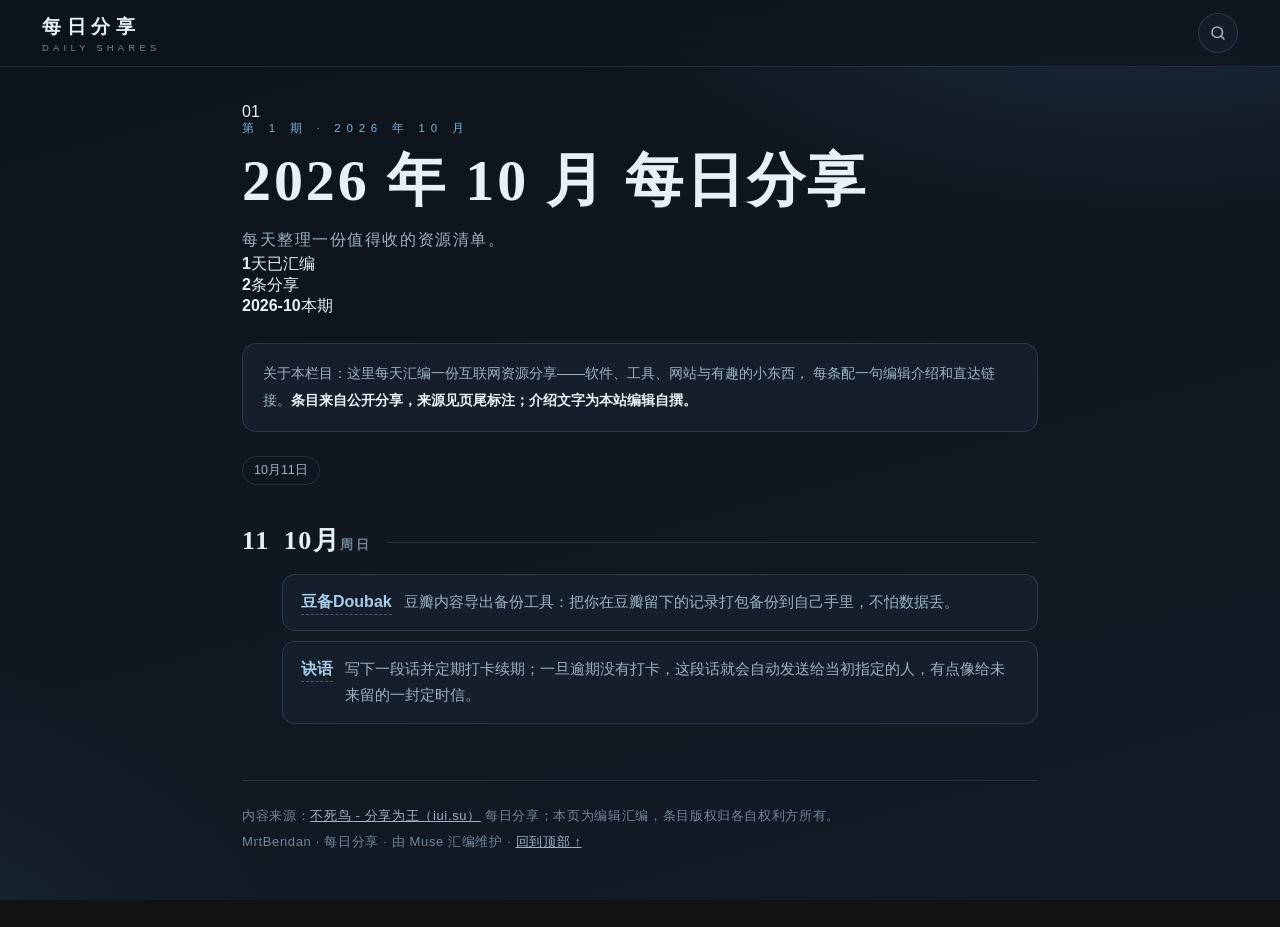
==== 2026-10.html @ 3699d838 "site: update 2026-10.html" ====
<!DOCTYPE html>
<html lang="zh-CN">
<head>
<meta charset="utf-8">
<meta name="viewport" content="width=device-width, initial-scale=1">
<title>2026 年 10 月 每日分享 · MrtBendan · 每日分享</title>
<link rel="stylesheet" href="/style.css">
<script>document.documentElement.classList.add("js")</script>
</head>
<body>
<header class="topbar">
  <a class="brand" href="/"><span class="brand-txt">每日分享<small>DAILY SHARES</small></span></a>
  
  <div class="searchbox" id="searchbox">
    <button class="search-btn" id="searchBtn" aria-label="搜索">
      <svg class="ic-search" viewBox="0 0 24 24" fill="none" stroke="currentColor" stroke-width="2.2" stroke-linecap="round"><circle cx="11" cy="11" r="7"/><path d="M20 20l-3.8-3.8"/></svg>
      <svg class="ic-close" viewBox="0 0 24 24" fill="none" stroke="currentColor" stroke-width="2.2" stroke-linecap="round"><path d="M6 6l12 12M18 6L6 18"/></svg>
    </button>
    <input id="searchInput" type="text" placeholder="搜索资源名或关键词…" autocomplete="off">
    <button class="search-clear" id="searchClear" aria-label="清空">×</button>
  </div>
  <div class="search-panel" id="searchPanel">
    <p class="search-meta" id="searchMeta"></p>
    <ul class="search-results" id="searchResults"></ul>
    <p class="search-empty" id="searchEmpty" style="display:none"></p>
  </div>

</header>
<main class="wrap">
  <section class="issue-head"><div class="ghost">01</div>
  <p class="kicker">第 1 期 · 2026 年 10 月</p>
  <h1 class="title">2026 年 10 月 每日分享</h1>
  <p class="sub">每天整理一份值得收的资源清单。</p>
  <div class="metastrip"><div class="m"><b>1</b><span>天已汇编</span></div><div class="m"><b>2</b><span>条分享</span></div><div class="m"><b>2026-10</b><span>本期</span></div></div>
  <div class="about">关于本栏目：这里每天汇编一份互联网资源分享——软件、工具、网站与有趣的小东西，
  每条配一句编辑介绍和直达链接。<b>条目来自公开分享，来源见页尾标注；介绍文字为本站编辑自撰。</b></div>
  </section>
  <nav class="dayindex"><a href="#d20261011">10月11日</a></nav>
  <section class="day reveal" id="d20261011"><h2><span class="dnum">11</span><span class="dmeta"><span class="dm">10月</span><span class="dow">周日</span></span></h2><ul class="items"><li><a class="name" href="https://doubak.com/" target="_blank" rel="noopener">豆备Doubak</a><span class="desc">豆瓣内容导出备份工具：把你在豆瓣留下的记录打包备份到自己手里，不怕数据丢。</span></li>
<li><a class="name" href="https://www.jueyu.xyz/" target="_blank" rel="noopener">诀语</a><span class="desc">写下一段话并定期打卡续期；一旦逾期没有打卡，这段话就会自动发送给当初指定的人，有点像给未来留的一封定时信。</span></li></ul></section>
  <footer>
    <p>内容来源：<a href="https://iui.su/214/" target="_blank" rel="noopener">不死鸟 - 分享为王（iui.su）</a> 每日分享；本页为编辑汇编，条目版权归各自权利方所有。</p>
    <p>MrtBendan · 每日分享 · 由 Muse 汇编维护 · <a class="top-link" href="#">回到顶部 ↑</a></p>
  </footer>
</main>
<script src="/search.js" defer></script>
<script src="/ui.js" defer></script>
</body>
</html>
---- style.css ----
:root{
  color-scheme:dark;
  --bg:#0d131b; --bg2:#121b26; --panel:rgba(24,34,48,.72); --line:rgba(160,190,220,.16);
  --ink:#e8eff6; --ink2:#9db2c4; --ink3:#71869a; --accent:#7fb2d9; --accent2:#a8cbe8;
  --tag:#233246; --ad:#4a3a26;
}
*{margin:0;box-sizing:border-box}
html{scroll-behavior:smooth}
body{
  font-family:"Noto Sans CJK SC","PingFang SC",sans-serif; color:var(--ink); min-height:100vh;
  background:
    radial-gradient(1000px 520px at 88% -10%, rgba(94,164,219,.20), transparent 60%),
    radial-gradient(800px 600px at -12% 108%, rgba(94,164,219,.10), transparent 55%),
    linear-gradient(165deg, var(--bg) 0%, var(--bg2) 100%);
  background-attachment:fixed;
}
a{color:inherit}
.topbar{
  position:sticky; top:0; z-index:50; display:flex; align-items:center; justify-content:space-between;
  padding:13px clamp(16px,4vw,42px); backdrop-filter:blur(12px); -webkit-backdrop-filter:blur(12px);
  background:linear-gradient(180deg, rgba(13,19,27,.88), rgba(13,19,27,.66)); border-bottom:1px solid var(--line);
}
.brand{font-family:"Noto Serif CJK SC","Songti SC",serif; font-weight:700; font-size:19px; letter-spacing:.3em; text-decoration:none}
.brand small{display:block; font-family:"Noto Sans CJK SC",sans-serif; font-weight:400; font-size:9.5px; letter-spacing:.44em; color:var(--ink3); margin-top:2px}
.topnav{display:flex; gap:8px}
.topnav a{font-size:13.5px; padding:7px 14px; border-radius:999px; border:1px solid var(--line); text-decoration:none; color:var(--ink2); transition:all .25s}
.topnav a:hover{color:var(--ink); border-color:var(--accent); transform:translateY(-1px)}
.wrap{max-width:860px; margin:0 auto; padding:clamp(22px,4vh,44px) clamp(16px,4vw,32px) 72px}
.kicker{font-size:11.5px; letter-spacing:.5em; color:var(--accent); text-transform:uppercase}
h1.title{
  font-family:"Noto Serif CJK SC","Songti SC",serif; font-size:clamp(38px,7vw,58px); line-height:1.15;
  letter-spacing:.05em; margin:12px 0 10px; font-weight:900;
}
.sub{color:var(--ink2); font-size:15.5px; letter-spacing:.1em; line-height:1.9}
.about{
  margin:26px 0 8px; padding:16px 20px; border:1px solid var(--line); border-radius:14px;
  background:var(--panel); color:var(--ink2); font-size:14px; line-height:1.95;
}
.about b{color:var(--ink)}
.issue-list{display:grid; gap:14px; margin-top:30px}
.issue-card{
  display:flex; align-items:center; gap:18px; padding:20px 22px; border:1px solid var(--line); border-radius:16px;
  background:var(--panel); text-decoration:none; transition:transform .25s, border-color .25s;
}
.issue-card:hover{transform:translateY(-2px); border-color:var(--accent)}
.issue-no{
  flex:none; font-family:"Noto Serif CJK SC",serif; font-size:14px; color:var(--accent);
  border:1px solid var(--accent); border-radius:10px; padding:8px 10px; letter-spacing:.12em; text-align:center; line-height:1.5;
}
.issue-card h2{font-family:"Noto Serif CJK SC",serif; font-size:21px; letter-spacing:.04em}
.issue-card p{color:var(--ink3); font-size:13px; margin-top:4px; letter-spacing:.06em}
.issue-card .go{margin-left:auto; color:var(--accent); font-size:20px; flex:none}
.dayindex{display:flex; flex-wrap:wrap; gap:7px; margin:24px 0 4px}
.dayindex a{
  font-size:12.5px; padding:5px 11px; border-radius:999px; border:1px solid var(--line);
  color:var(--ink2); text-decoration:none; transition:all .2s;
}
.dayindex a:hover{border-color:var(--accent); color:var(--ink)}
.day{margin-top:38px; scroll-margin-top:84px}
.day h2{
  font-family:"Noto Serif CJK SC",serif; font-size:26px; letter-spacing:.06em;
  display:flex; align-items:baseline; gap:14px;
}
.day h2 .dow{font-family:"Noto Sans CJK SC",sans-serif; font-size:13px; color:var(--ink3); letter-spacing:.2em}
.day h2::after{content:""; flex:1; height:1px; background:var(--line); transform:translateY(-6px)}
.items{list-style:none; margin-top:16px; display:grid; gap:10px}
.items li{
  display:flex; gap:12px; align-items:baseline; padding:14px 18px; border:1px solid var(--line);
  border-radius:13px; background:var(--panel); transition:border-color .2s, transform .2s;
}
.items li:hover{border-color:rgba(127,178,217,.5); transform:translateX(3px)}
.items a.name{
  flex:none; font-weight:700; font-size:16px; color:var(--accent2); text-decoration:none;
  border-bottom:1px dashed rgba(127,178,217,.4); padding-bottom:1px;
}
.items a.name:hover{color:#fff}
.items .desc{color:var(--ink2); font-size:14.5px; line-height:1.85}
.items .tag{
  flex:none; font-size:11px; letter-spacing:.14em; padding:3px 9px; border-radius:99px;
  background:var(--tag); color:var(--ink2); transform:translateY(-1px);
}
.items .tag.ad{background:var(--ad); color:#e8c98a}
footer{margin-top:56px; padding-top:22px; border-top:1px solid var(--line); color:var(--ink3); font-size:13px; line-height:2; letter-spacing:.05em}
footer a{color:var(--ink2)}
.latest{margin-top:34px}
.latest h3{font-family:"Noto Serif CJK SC",serif; font-size:19px; letter-spacing:.1em; margin-bottom:6px; color:var(--ink)}
@media (max-width:560px){
  .items li{flex-wrap:wrap}
  .issue-card{gap:12px; padding:16px}
}

/* —— 搜索（组件1 搜索框展开 + 组件4 图标变形）—— */
.topbar{transition:box-shadow .3s}
.topright{display:flex; align-items:center; gap:14px}
.topnav{transition:opacity .25s ease, transform .25s ease}
.topbar.searching .topnav{opacity:0; transform:translateX(8px); pointer-events:none; position:absolute; visibility:hidden}
.searchbox{
  position:relative; display:flex; align-items:center; height:40px; width:40px; flex:none;
  border:1px solid var(--line); border-radius:999px; background:rgba(24,34,48,.5); overflow:hidden;
  transition:width .32s cubic-bezier(.22,.8,.28,1), border-color .25s, background .25s;
}
.searchbox.open{width:min(400px,58vw); border-color:var(--accent); background:rgba(24,34,48,.9)}
.search-btn{
  flex:none; width:38px; height:38px; border:0; background:transparent; color:var(--ink2); cursor:pointer;
  display:grid; place-items:center; position:relative;
}
.search-btn svg{position:absolute; width:18px; height:18px; transition:opacity .22s, transform .3s cubic-bezier(.22,.8,.28,1)}
.search-btn .ic-close{opacity:0; transform:rotate(-70deg) scale(.6)}
.searchbox.open .search-btn .ic-search{opacity:0; transform:rotate(70deg) scale(.6)}
.searchbox.open .search-btn .ic-close{opacity:1; transform:rotate(0) scale(1)}
.searchbox input{
  flex:1; min-width:0; border:0; outline:0; background:transparent; color:var(--ink);
  font-size:14.5px; opacity:0; transition:opacity .2s ease .08s; padding-right:4px;
}
.searchbox.open input{opacity:1}
.searchbox input::placeholder{color:var(--ink3)}
.search-clear{
  flex:none; width:28px; height:28px; margin-right:6px; border:0; border-radius:50%; cursor:pointer;
  background:var(--tag); color:var(--ink2); font-size:15px; line-height:1; display:none;
}
.searchbox.has-text .search-clear{display:block}
.search-panel{
  position:absolute; left:0; right:0; top:100%; padding:10px clamp(12px,3vw,32px) 14px;
  background:linear-gradient(180deg, rgba(13,19,27,.96), rgba(15,22,32,.94));
  border-bottom:1px solid var(--line); backdrop-filter:blur(14px); -webkit-backdrop-filter:blur(14px);
  opacity:0; transform:translateY(-6px); pointer-events:none; transition:opacity .22s ease, transform .28s cubic-bezier(.22,.8,.28,1);
  max-height:min(66vh,540px); overflow:auto;
}
.search-panel.show{opacity:1; transform:translateY(0); pointer-events:auto}
.search-meta{max-width:860px; margin:2px auto 8px; color:var(--ink3); font-size:12.5px; letter-spacing:.12em}
.search-results{max-width:860px; margin:0 auto; list-style:none; display:grid; gap:8px}
.search-results a{
  display:flex; gap:12px; align-items:baseline; padding:11px 15px; border:1px solid var(--line);
  border-radius:11px; background:var(--panel); text-decoration:none; transition:border-color .2s, transform .2s;
}
.search-results a:hover{border-color:var(--accent); transform:translateX(3px)}
.search-results .rname{flex:none; font-weight:700; color:var(--accent2); font-size:15px}
.search-results .rname mark{background:rgba(127,178,217,.35); color:#fff; border-radius:3px; padding:0 1px}
.search-results .rdesc{color:var(--ink2); font-size:13.5px; line-height:1.7; overflow:hidden; display:-webkit-box; -webkit-line-clamp:2; -webkit-box-orient:vertical}
.search-results .rdate{flex:none; color:var(--ink3); font-size:12px; letter-spacing:.08em}
.search-empty{max-width:860px; margin:6px auto; color:var(--ink2); font-size:14px; padding:10px 2px}
.day:target{animation:dayflash 1.8s ease-out}
@keyframes dayflash{0%{background:rgba(127,178,217,.14); border-radius:14px}100%{background:transparent}}
@media (max-width:560px){
  .searchbox.open{width:calc(100vw - 120px)}
  .brand small{display:none}
}
@media (prefers-reduced-motion:reduce){
  .searchbox, .search-panel, .search-btn svg, .topnav{transition:none}
  .day:target{animation:none}
  html{scroll-behavior:auto}
}
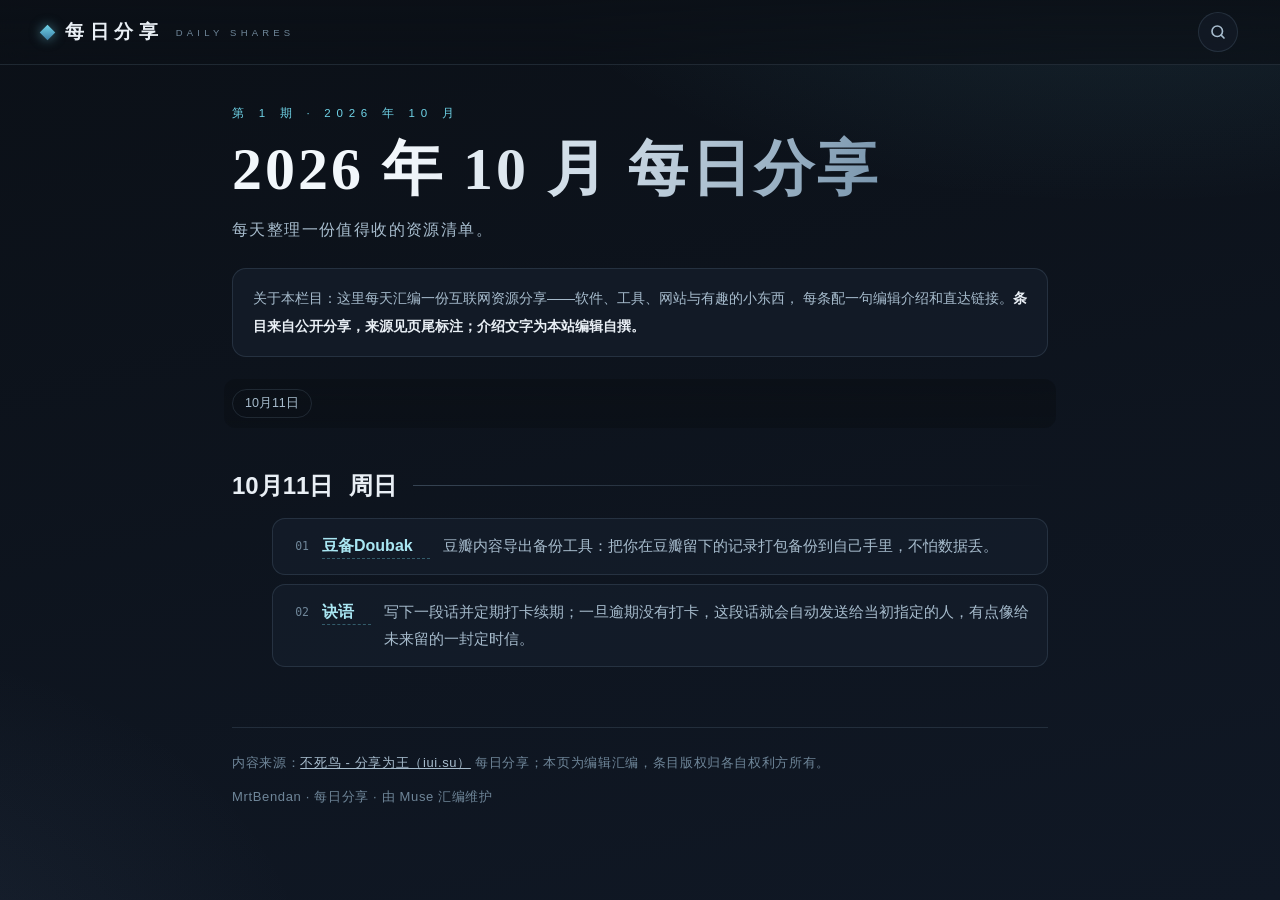
==== commit 881c82ed: "revert: back to v1 design (issue)" ====
--- a/2026-10.html
+++ b/2026-10.html
@@ -5,11 +5,10 @@
 <meta name="viewport" content="width=device-width, initial-scale=1">
 <title>2026 年 10 月 每日分享 · MrtBendan · 每日分享</title>
 <link rel="stylesheet" href="/style.css">
-<script>document.documentElement.classList.add("js")</script>
 </head>
 <body>
 <header class="topbar">
-  <a class="brand" href="/"><span class="brand-txt">每日分享<small>DAILY SHARES</small></span></a>
+  <a class="brand" href="/">每日分享<small>DAILY SHARES</small></a>
   
   <div class="searchbox" id="searchbox">
     <button class="search-btn" id="searchBtn" aria-label="搜索">
@@ -27,23 +26,19 @@
 
 </header>
 <main class="wrap">
-  <section class="issue-head"><div class="ghost">01</div>
   <p class="kicker">第 1 期 · 2026 年 10 月</p>
   <h1 class="title">2026 年 10 月 每日分享</h1>
   <p class="sub">每天整理一份值得收的资源清单。</p>
-  <div class="metastrip"><div class="m"><b>1</b><span>天已汇编</span></div><div class="m"><b>2</b><span>条分享</span></div><div class="m"><b>2026-10</b><span>本期</span></div></div>
   <div class="about">关于本栏目：这里每天汇编一份互联网资源分享——软件、工具、网站与有趣的小东西，
   每条配一句编辑介绍和直达链接。<b>条目来自公开分享，来源见页尾标注；介绍文字为本站编辑自撰。</b></div>
-  </section>
   <nav class="dayindex"><a href="#d20261011">10月11日</a></nav>
-  <section class="day reveal" id="d20261011"><h2><span class="dnum">11</span><span class="dmeta"><span class="dm">10月</span><span class="dow">周日</span></span></h2><ul class="items"><li><a class="name" href="https://doubak.com/" target="_blank" rel="noopener">豆备Doubak</a><span class="desc">豆瓣内容导出备份工具：把你在豆瓣留下的记录打包备份到自己手里，不怕数据丢。</span></li>
+  <section class="day" id="d20261011"><h2>10月11日<span class="dow">周日</span></h2><ul class="items"><li><a class="name" href="https://doubak.com/" target="_blank" rel="noopener">豆备Doubak</a><span class="desc">豆瓣内容导出备份工具：把你在豆瓣留下的记录打包备份到自己手里，不怕数据丢。</span></li>
 <li><a class="name" href="https://www.jueyu.xyz/" target="_blank" rel="noopener">诀语</a><span class="desc">写下一段话并定期打卡续期；一旦逾期没有打卡，这段话就会自动发送给当初指定的人，有点像给未来留的一封定时信。</span></li></ul></section>
   <footer>
     <p>内容来源：<a href="https://iui.su/214/" target="_blank" rel="noopener">不死鸟 - 分享为王（iui.su）</a> 每日分享；本页为编辑汇编，条目版权归各自权利方所有。</p>
-    <p>MrtBendan · 每日分享 · 由 Muse 汇编维护 · <a class="top-link" href="#">回到顶部 ↑</a></p>
+    <p>MrtBendan · 每日分享 · 由 Muse 汇编维护</p>
   </footer>
 </main>
 <script src="/search.js" defer></script>
-<script src="/ui.js" defer></script>
 </body>
 </html>
--- a/style.css
+++ b/style.css
@@ -1,110 +1,198 @@
+/* MrtBendan · 每日分享 v2 —— 银灰深空 + 电光青，内容优先 */
 :root{
   color-scheme:dark;
-  --bg:#0d131b; --bg2:#121b26; --panel:rgba(24,34,48,.72); --line:rgba(160,190,220,.16);
-  --ink:#e8eff6; --ink2:#9db2c4; --ink3:#71869a; --accent:#7fb2d9; --accent2:#a8cbe8;
-  --tag:#233246; --ad:#4a3a26;
+  --bg:#0b1017; --bg2:#101825; --panel:rgba(22,31,45,.66); --panel2:rgba(27,38,55,.85);
+  --line:rgba(158,190,219,.14); --line2:rgba(158,190,219,.28);
+  --ink:#e9eff5; --ink2:#a7bccd; --ink3:#6f8699;
+  --accent:#6fd3e7; --accent2:#a9e6f2; --silver:#c8d6e2;
+  --tag:#223146; --ad:#4a3a26;
+  --ease:cubic-bezier(.22,.8,.28,1);
 }
 *{margin:0;box-sizing:border-box}
 html{scroll-behavior:smooth}
 body{
   font-family:"Noto Sans CJK SC","PingFang SC",sans-serif; color:var(--ink); min-height:100vh;
   background:
-    radial-gradient(1000px 520px at 88% -10%, rgba(94,164,219,.20), transparent 60%),
-    radial-gradient(800px 600px at -12% 108%, rgba(94,164,219,.10), transparent 55%),
-    linear-gradient(165deg, var(--bg) 0%, var(--bg2) 100%);
+    radial-gradient(1100px 540px at 88% -12%, rgba(111,211,231,.13), transparent 58%),
+    radial-gradient(900px 640px at -14% 110%, rgba(120,150,190,.10), transparent 55%),
+    linear-gradient(168deg, var(--bg) 0%, var(--bg2) 100%);
   background-attachment:fixed;
 }
 a{color:inherit}
+::selection{background:rgba(111,211,231,.35)}
+
+/* —— 顶栏 —— */
 .topbar{
   position:sticky; top:0; z-index:50; display:flex; align-items:center; justify-content:space-between;
-  padding:13px clamp(16px,4vw,42px); backdrop-filter:blur(12px); -webkit-backdrop-filter:blur(12px);
-  background:linear-gradient(180deg, rgba(13,19,27,.88), rgba(13,19,27,.66)); border-bottom:1px solid var(--line);
-}
-.brand{font-family:"Noto Serif CJK SC","Songti SC",serif; font-weight:700; font-size:19px; letter-spacing:.3em; text-decoration:none}
-.brand small{display:block; font-family:"Noto Sans CJK SC",sans-serif; font-weight:400; font-size:9.5px; letter-spacing:.44em; color:var(--ink3); margin-top:2px}
-.topnav{display:flex; gap:8px}
-.topnav a{font-size:13.5px; padding:7px 14px; border-radius:999px; border:1px solid var(--line); text-decoration:none; color:var(--ink2); transition:all .25s}
-.topnav a:hover{color:var(--ink); border-color:var(--accent); transform:translateY(-1px)}
-.wrap{max-width:860px; margin:0 auto; padding:clamp(22px,4vh,44px) clamp(16px,4vw,32px) 72px}
+  padding:12px clamp(16px,4vw,42px);
+  background:linear-gradient(180deg, rgba(11,16,23,.9), rgba(11,16,23,.68));
+  backdrop-filter:blur(14px); -webkit-backdrop-filter:blur(14px);
+  border-bottom:1px solid var(--line);
+}
+.brand{
+  font-family:"Noto Serif CJK SC","Songti SC",serif; font-weight:700; font-size:19px;
+  letter-spacing:.3em; text-decoration:none; display:flex; align-items:center; gap:12px;
+}
+.brand::before{
+  content:""; width:11px; height:11px; flex:none; transform:rotate(45deg);
+  background:linear-gradient(135deg, var(--accent), #3d7ea6);
+  box-shadow:0 0 12px rgba(111,211,231,.55);
+}
+.brand small{
+  font-family:"Noto Sans CJK SC",sans-serif; font-weight:400; font-size:9.5px;
+  letter-spacing:.44em; color:var(--ink3);
+}
+.brand .brand-txt{display:flex; flex-direction:column; gap:2px}
+
+/* —— 版心 —— */
+.wrap{max-width:880px; margin:0 auto; padding:clamp(24px,4.5vh,48px) clamp(16px,4vw,32px) 76px}
 .kicker{font-size:11.5px; letter-spacing:.5em; color:var(--accent); text-transform:uppercase}
 h1.title{
-  font-family:"Noto Serif CJK SC","Songti SC",serif; font-size:clamp(38px,7vw,58px); line-height:1.15;
-  letter-spacing:.05em; margin:12px 0 10px; font-weight:900;
-}
-.sub{color:var(--ink2); font-size:15.5px; letter-spacing:.1em; line-height:1.9}
+  font-family:"Noto Serif CJK SC","Songti SC",serif; font-weight:900; line-height:1.14;
+  font-size:clamp(40px,7vw,60px); letter-spacing:.05em; margin:14px 0 12px;
+  background:linear-gradient(100deg, #f2f7fb 20%, var(--silver) 48%, #7d99b0 78%);
+  -webkit-background-clip:text; background-clip:text; -webkit-text-fill-color:transparent;
+}
+.sub{color:var(--ink2); font-size:15.5px; letter-spacing:.09em; line-height:1.9; max-width:34em}
+
+/* —— 数据条（首页 hero / 期页头共用）—— */
+.metastrip{
+  display:flex; flex-wrap:wrap; gap:10px 34px; margin-top:26px; padding:15px 2px 17px;
+  border-top:1px solid var(--line); border-bottom:1px solid var(--line);
+}
+.metastrip .m{display:flex; align-items:baseline; gap:9px}
+.metastrip .m b{
+  font-family:"SF Mono","JetBrains Mono",Consolas,monospace; font-size:21px; font-weight:600; color:var(--accent2);
+}
+.metastrip .m span{font-size:12.5px; letter-spacing:.22em; color:var(--ink3)}
+
+/* —— 期页头：幽灵期号 —— */
+.issue-head{position:relative}
+.ghost{
+  position:absolute; right:-6px; top:-30px; z-index:-1; user-select:none; pointer-events:none;
+  font-family:"Noto Serif CJK SC",serif; font-weight:900; font-size:clamp(120px,22vw,190px); line-height:1;
+  color:transparent; -webkit-text-stroke:1px rgba(158,190,219,.13);
+}
 .about{
-  margin:26px 0 8px; padding:16px 20px; border:1px solid var(--line); border-radius:14px;
+  margin:24px 0 6px; padding:16px 20px; border:1px solid var(--line); border-radius:14px;
   background:var(--panel); color:var(--ink2); font-size:14px; line-height:1.95;
 }
 .about b{color:var(--ink)}
-.issue-list{display:grid; gap:14px; margin-top:30px}
+
+/* —— 期数卡片（首页）—— */
+.issue-list{display:grid; gap:13px; margin-top:28px}
 .issue-card{
   display:flex; align-items:center; gap:18px; padding:20px 22px; border:1px solid var(--line); border-radius:16px;
-  background:var(--panel); text-decoration:none; transition:transform .25s, border-color .25s;
-}
-.issue-card:hover{transform:translateY(-2px); border-color:var(--accent)}
+  background:var(--panel); text-decoration:none;
+  transition:transform .3s var(--ease), border-color .3s, background .3s;
+}
+.issue-card:hover{transform:translateY(-3px); border-color:var(--line2); background:var(--panel2)}
 .issue-no{
   flex:none; font-family:"Noto Serif CJK SC",serif; font-size:14px; color:var(--accent);
-  border:1px solid var(--accent); border-radius:10px; padding:8px 10px; letter-spacing:.12em; text-align:center; line-height:1.5;
+  border:1px solid rgba(111,211,231,.45); border-radius:10px; padding:8px 10px; letter-spacing:.12em; text-align:center; line-height:1.5;
 }
 .issue-card h2{font-family:"Noto Serif CJK SC",serif; font-size:21px; letter-spacing:.04em}
 .issue-card p{color:var(--ink3); font-size:13px; margin-top:4px; letter-spacing:.06em}
-.issue-card .go{margin-left:auto; color:var(--accent); font-size:20px; flex:none}
-.dayindex{display:flex; flex-wrap:wrap; gap:7px; margin:24px 0 4px}
+.issue-card .go{
+  margin-left:auto; flex:none; color:var(--accent); font-size:20px;
+  transition:transform .3s var(--ease);
+}
+.issue-card:hover .go{transform:translateX(5px)}
+
+/* —— 最新区 —— */
+.latest{margin-top:36px}
+.latest h3{
+  font-family:"Noto Serif CJK SC",serif; font-size:20px; letter-spacing:.1em; color:var(--ink);
+  display:flex; align-items:center; gap:12px; margin-bottom:8px;
+}
+.latest h3::before{content:""; width:8px; height:8px; border-radius:50%; background:var(--accent); box-shadow:0 0 10px rgba(111,211,231,.8)}
+.latest .more{margin-top:13px; font-size:14px}
+.latest .more a{color:var(--accent); text-decoration:none; border-bottom:1px dashed rgba(111,211,231,.4); padding-bottom:1px}
+
+/* —— 日期索引（期页吸顶）—— */
+.dayindex{
+  position:sticky; top:61px; z-index:40; display:flex; flex-wrap:wrap; gap:7px;
+  margin:22px -8px 2px; padding:10px 8px; border-radius:12px;
+  background:linear-gradient(180deg, rgba(11,16,23,.88), rgba(11,16,23,.78));
+  backdrop-filter:blur(12px); -webkit-backdrop-filter:blur(12px);
+}
 .dayindex a{
-  font-size:12.5px; padding:5px 11px; border-radius:999px; border:1px solid var(--line);
-  color:var(--ink2); text-decoration:none; transition:all .2s;
+  font-size:12.5px; padding:5px 12px; border-radius:999px; border:1px solid var(--line);
+  color:var(--ink2); text-decoration:none; transition:all .22s var(--ease);
 }
 .dayindex a:hover{border-color:var(--accent); color:var(--ink)}
-.day{margin-top:38px; scroll-margin-top:84px}
-.day h2{
-  font-family:"Noto Serif CJK SC",serif; font-size:26px; letter-spacing:.06em;
-  display:flex; align-items:baseline; gap:14px;
-}
-.day h2 .dow{font-family:"Noto Sans CJK SC",sans-serif; font-size:13px; color:var(--ink3); letter-spacing:.2em}
-.day h2::after{content:""; flex:1; height:1px; background:var(--line); transform:translateY(-6px)}
-.items{list-style:none; margin-top:16px; display:grid; gap:10px}
+.dayindex a.on{background:rgba(111,211,231,.16); border-color:var(--accent); color:#fff}
+
+/* —— 每一天 —— */
+.day{margin-top:42px; scroll-margin-top:126px}
+.day h2{display:flex; align-items:center; gap:16px}
+.day .dnum{
+  font-family:"Noto Serif CJK SC",serif; font-weight:900; font-size:44px; line-height:1;
+  color:var(--silver);
+}
+.day .dmeta{display:flex; flex-direction:column; gap:2px}
+.day .dmeta .dm{font-size:15px; letter-spacing:.3em; color:var(--ink)}
+.day .dmeta .dow{font-size:11.5px; letter-spacing:.34em; color:var(--ink3)}
+.day h2::after{content:""; flex:1; height:1px; background:linear-gradient(90deg, var(--line2), transparent)}
+
+/* —— 条目行 —— */
+.items{list-style:none; margin-top:16px; display:grid; gap:9px; counter-reset:item}
 .items li{
-  display:flex; gap:12px; align-items:baseline; padding:14px 18px; border:1px solid var(--line);
-  border-radius:13px; background:var(--panel); transition:border-color .2s, transform .2s;
-}
-.items li:hover{border-color:rgba(127,178,217,.5); transform:translateX(3px)}
+  counter-increment:item; display:flex; gap:13px; align-items:baseline;
+  padding:14px 18px 14px 14px; border:1px solid var(--line); border-radius:13px; background:var(--panel);
+  transition:border-color .25s, transform .25s var(--ease), background .25s;
+}
+.items li:hover{border-color:var(--line2); transform:translateX(3px); background:var(--panel2)}
+.items li::before{
+  content:counter(item, decimal-leading-zero); flex:none;
+  font-family:"SF Mono","JetBrains Mono",Consolas,monospace; font-size:11.5px; color:var(--ink3);
+  transform:translateY(-1px); min-width:22px; text-align:right;
+}
 .items a.name{
   flex:none; font-weight:700; font-size:16px; color:var(--accent2); text-decoration:none;
-  border-bottom:1px dashed rgba(127,178,217,.4); padding-bottom:1px;
-}
-.items a.name:hover{color:#fff}
+  border-bottom:1px dashed rgba(111,211,231,.35); padding-bottom:1px; transition:color .2s;
+}
+.items a.name::after{
+  content:"↗"; margin-left:5px; font-size:12px; color:var(--accent);
+  opacity:0; transition:opacity .22s;
+}
+.items li:hover a.name{color:#fff}
+.items li:hover a.name::after{opacity:1}
 .items .desc{color:var(--ink2); font-size:14.5px; line-height:1.85}
 .items .tag{
   flex:none; font-size:11px; letter-spacing:.14em; padding:3px 9px; border-radius:99px;
   background:var(--tag); color:var(--ink2); transform:translateY(-1px);
 }
 .items .tag.ad{background:var(--ad); color:#e8c98a}
-footer{margin-top:56px; padding-top:22px; border-top:1px solid var(--line); color:var(--ink3); font-size:13px; line-height:2; letter-spacing:.05em}
+
+/* —— 页脚 —— */
+footer{
+  margin-top:60px; padding-top:22px; border-top:1px solid var(--line);
+  display:flex; flex-wrap:wrap; gap:8px 30px; justify-content:space-between; align-items:baseline;
+  color:var(--ink3); font-size:13px; line-height:2; letter-spacing:.05em;
+}
 footer a{color:var(--ink2)}
-.latest{margin-top:34px}
-.latest h3{font-family:"Noto Serif CJK SC",serif; font-size:19px; letter-spacing:.1em; margin-bottom:6px; color:var(--ink)}
-@media (max-width:560px){
-  .items li{flex-wrap:wrap}
-  .issue-card{gap:12px; padding:16px}
-}
+footer .top-link{text-decoration:none; border-bottom:1px dashed var(--line2); padding-bottom:1px}
+footer .top-link:hover{color:var(--ink)}
+
+/* —— 入场动画（JS 在场才隐藏初态）—— */
+html.js .reveal{opacity:0; transform:translateY(12px); transition:opacity .55s var(--ease), transform .55s var(--ease)}
+html.js .reveal.in{opacity:1; transform:translateY(0)}
 
 /* —— 搜索（组件1 搜索框展开 + 组件4 图标变形）—— */
-.topbar{transition:box-shadow .3s}
-.topright{display:flex; align-items:center; gap:14px}
 .topnav{transition:opacity .25s ease, transform .25s ease}
 .topbar.searching .topnav{opacity:0; transform:translateX(8px); pointer-events:none; position:absolute; visibility:hidden}
 .searchbox{
   position:relative; display:flex; align-items:center; height:40px; width:40px; flex:none;
-  border:1px solid var(--line); border-radius:999px; background:rgba(24,34,48,.5); overflow:hidden;
-  transition:width .32s cubic-bezier(.22,.8,.28,1), border-color .25s, background .25s;
-}
-.searchbox.open{width:min(400px,58vw); border-color:var(--accent); background:rgba(24,34,48,.9)}
+  border:1px solid var(--line); border-radius:999px; background:rgba(22,31,45,.5); overflow:hidden;
+  transition:width .32s var(--ease), border-color .25s, background .25s;
+}
+.searchbox.open{width:min(400px,58vw); border-color:var(--accent); background:rgba(22,31,45,.92)}
 .search-btn{
   flex:none; width:38px; height:38px; border:0; background:transparent; color:var(--ink2); cursor:pointer;
   display:grid; place-items:center; position:relative;
 }
-.search-btn svg{position:absolute; width:18px; height:18px; transition:opacity .22s, transform .3s cubic-bezier(.22,.8,.28,1)}
+.search-btn svg{position:absolute; width:18px; height:18px; transition:opacity .22s, transform .3s var(--ease)}
 .search-btn .ic-close{opacity:0; transform:rotate(-70deg) scale(.6)}
 .searchbox.open .search-btn .ic-search{opacity:0; transform:rotate(70deg) scale(.6)}
 .searchbox.open .search-btn .ic-close{opacity:1; transform:rotate(0) scale(1)}
@@ -121,32 +209,40 @@
 .searchbox.has-text .search-clear{display:block}
 .search-panel{
   position:absolute; left:0; right:0; top:100%; padding:10px clamp(12px,3vw,32px) 14px;
-  background:linear-gradient(180deg, rgba(13,19,27,.96), rgba(15,22,32,.94));
+  background:linear-gradient(180deg, rgba(11,16,23,.97), rgba(13,20,30,.95));
   border-bottom:1px solid var(--line); backdrop-filter:blur(14px); -webkit-backdrop-filter:blur(14px);
-  opacity:0; transform:translateY(-6px); pointer-events:none; transition:opacity .22s ease, transform .28s cubic-bezier(.22,.8,.28,1);
+  opacity:0; transform:translateY(-6px); pointer-events:none; transition:opacity .22s ease, transform .28s var(--ease);
   max-height:min(66vh,540px); overflow:auto;
 }
 .search-panel.show{opacity:1; transform:translateY(0); pointer-events:auto}
-.search-meta{max-width:860px; margin:2px auto 8px; color:var(--ink3); font-size:12.5px; letter-spacing:.12em}
-.search-results{max-width:860px; margin:0 auto; list-style:none; display:grid; gap:8px}
+.search-meta{max-width:880px; margin:2px auto 8px; color:var(--ink3); font-size:12.5px; letter-spacing:.12em}
+.search-results{max-width:880px; margin:0 auto; list-style:none; display:grid; gap:8px}
 .search-results a{
   display:flex; gap:12px; align-items:baseline; padding:11px 15px; border:1px solid var(--line);
-  border-radius:11px; background:var(--panel); text-decoration:none; transition:border-color .2s, transform .2s;
+  border-radius:11px; background:var(--panel); text-decoration:none; transition:border-color .2s, transform .2s var(--ease);
 }
 .search-results a:hover{border-color:var(--accent); transform:translateX(3px)}
 .search-results .rname{flex:none; font-weight:700; color:var(--accent2); font-size:15px}
-.search-results .rname mark{background:rgba(127,178,217,.35); color:#fff; border-radius:3px; padding:0 1px}
+.search-results .rname mark{background:rgba(111,211,231,.32); color:#fff; border-radius:3px; padding:0 1px}
 .search-results .rdesc{color:var(--ink2); font-size:13.5px; line-height:1.7; overflow:hidden; display:-webkit-box; -webkit-line-clamp:2; -webkit-box-orient:vertical}
 .search-results .rdate{flex:none; color:var(--ink3); font-size:12px; letter-spacing:.08em}
-.search-empty{max-width:860px; margin:6px auto; color:var(--ink2); font-size:14px; padding:10px 2px}
+.search-empty{max-width:880px; margin:6px auto; color:var(--ink2); font-size:14px; padding:10px 2px}
 .day:target{animation:dayflash 1.8s ease-out}
-@keyframes dayflash{0%{background:rgba(127,178,217,.14); border-radius:14px}100%{background:transparent}}
+@keyframes dayflash{0%{background:rgba(111,211,231,.13); border-radius:14px}100%{background:transparent}}
+
 @media (max-width:560px){
-  .searchbox.open{width:calc(100vw - 120px)}
+  .items li{flex-wrap:wrap}
+  .issue-card{gap:12px; padding:16px}
+  .searchbox.open{width:calc(100vw - 118px)}
+  .brand{letter-spacing:.18em}
   .brand small{display:none}
+  .metastrip{gap:8px 22px}
+  .day .dnum{font-size:34px}
+  .dayindex{top:57px}
 }
 @media (prefers-reduced-motion:reduce){
-  .searchbox, .search-panel, .search-btn svg, .topnav{transition:none}
+  .searchbox, .search-panel, .search-btn svg, .topnav, .issue-card, .items li{transition:none}
+  html.js .reveal{opacity:1; transform:none; transition:none}
   .day:target{animation:none}
   html{scroll-behavior:auto}
 }
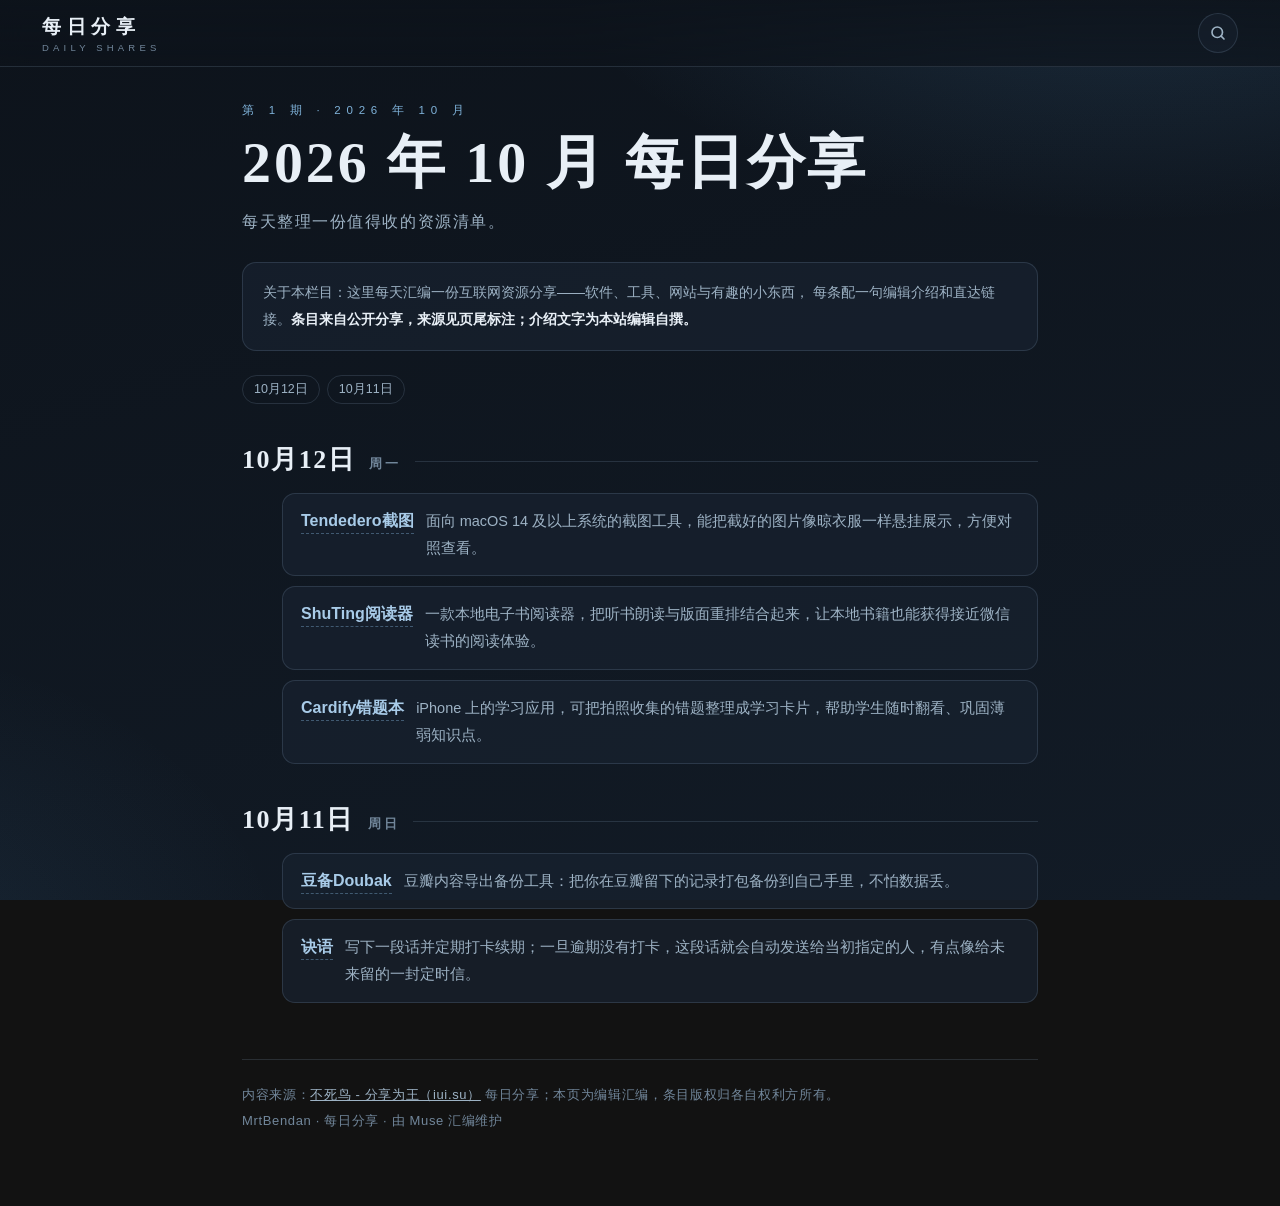
==== commit 0971f1a0: "site: update 2026-10.html" ====
--- a/2026-10.html
+++ b/2026-10.html
@@ -31,8 +31,10 @@
   <p class="sub">每天整理一份值得收的资源清单。</p>
   <div class="about">关于本栏目：这里每天汇编一份互联网资源分享——软件、工具、网站与有趣的小东西，
   每条配一句编辑介绍和直达链接。<b>条目来自公开分享，来源见页尾标注；介绍文字为本站编辑自撰。</b></div>
-  <nav class="dayindex"><a href="#d20261011">10月11日</a></nav>
-  <section class="day" id="d20261011"><h2>10月11日<span class="dow">周日</span></h2><ul class="items"><li><a class="name" href="https://doubak.com/" target="_blank" rel="noopener">豆备Doubak</a><span class="desc">豆瓣内容导出备份工具：把你在豆瓣留下的记录打包备份到自己手里，不怕数据丢。</span></li>
+  <nav class="dayindex"><a href="#d20261012">10月12日</a><a href="#d20261011">10月11日</a></nav>
+  <section class="day" id="d20261012"><h2>10月12日<span class="dow">周一</span></h2><ul class="items"><li><a class="name" href="https://tendedero.app/" target="_blank" rel="noopener">Tendedero截图</a><span class="desc">面向 macOS 14 及以上系统的截图工具，能把截好的图片像晾衣服一样悬挂展示，方便对照查看。</span></li>
+<li><a class="name" href="https://github.com/zanbinxu/shuting" target="_blank" rel="noopener">ShuTing阅读器</a><span class="desc">一款本地电子书阅读器，把听书朗读与版面重排结合起来，让本地书籍也能获得接近微信读书的阅读体验。</span></li>
+<li><a class="name" href="https://blynkai.app/cardify/" target="_blank" rel="noopener">Cardify错题本</a><span class="desc">iPhone 上的学习应用，可把拍照收集的错题整理成学习卡片，帮助学生随时翻看、巩固薄弱知识点。</span></li></ul></section><section class="day" id="d20261011"><h2>10月11日<span class="dow">周日</span></h2><ul class="items"><li><a class="name" href="https://doubak.com/" target="_blank" rel="noopener">豆备Doubak</a><span class="desc">豆瓣内容导出备份工具：把你在豆瓣留下的记录打包备份到自己手里，不怕数据丢。</span></li>
 <li><a class="name" href="https://www.jueyu.xyz/" target="_blank" rel="noopener">诀语</a><span class="desc">写下一段话并定期打卡续期；一旦逾期没有打卡，这段话就会自动发送给当初指定的人，有点像给未来留的一封定时信。</span></li></ul></section>
   <footer>
     <p>内容来源：<a href="https://iui.su/214/" target="_blank" rel="noopener">不死鸟 - 分享为王（iui.su）</a> 每日分享；本页为编辑汇编，条目版权归各自权利方所有。</p>
--- a/style.css
+++ b/style.css
@@ -1,198 +1,110 @@
-/* MrtBendan · 每日分享 v2 —— 银灰深空 + 电光青，内容优先 */
 :root{
   color-scheme:dark;
-  --bg:#0b1017; --bg2:#101825; --panel:rgba(22,31,45,.66); --panel2:rgba(27,38,55,.85);
-  --line:rgba(158,190,219,.14); --line2:rgba(158,190,219,.28);
-  --ink:#e9eff5; --ink2:#a7bccd; --ink3:#6f8699;
-  --accent:#6fd3e7; --accent2:#a9e6f2; --silver:#c8d6e2;
-  --tag:#223146; --ad:#4a3a26;
-  --ease:cubic-bezier(.22,.8,.28,1);
+  --bg:#0d131b; --bg2:#121b26; --panel:rgba(24,34,48,.72); --line:rgba(160,190,220,.16);
+  --ink:#e8eff6; --ink2:#9db2c4; --ink3:#71869a; --accent:#7fb2d9; --accent2:#a8cbe8;
+  --tag:#233246; --ad:#4a3a26;
 }
 *{margin:0;box-sizing:border-box}
 html{scroll-behavior:smooth}
 body{
   font-family:"Noto Sans CJK SC","PingFang SC",sans-serif; color:var(--ink); min-height:100vh;
   background:
-    radial-gradient(1100px 540px at 88% -12%, rgba(111,211,231,.13), transparent 58%),
-    radial-gradient(900px 640px at -14% 110%, rgba(120,150,190,.10), transparent 55%),
-    linear-gradient(168deg, var(--bg) 0%, var(--bg2) 100%);
+    radial-gradient(1000px 520px at 88% -10%, rgba(94,164,219,.20), transparent 60%),
+    radial-gradient(800px 600px at -12% 108%, rgba(94,164,219,.10), transparent 55%),
+    linear-gradient(165deg, var(--bg) 0%, var(--bg2) 100%);
   background-attachment:fixed;
 }
 a{color:inherit}
-::selection{background:rgba(111,211,231,.35)}
-
-/* —— 顶栏 —— */
 .topbar{
   position:sticky; top:0; z-index:50; display:flex; align-items:center; justify-content:space-between;
-  padding:12px clamp(16px,4vw,42px);
-  background:linear-gradient(180deg, rgba(11,16,23,.9), rgba(11,16,23,.68));
-  backdrop-filter:blur(14px); -webkit-backdrop-filter:blur(14px);
-  border-bottom:1px solid var(--line);
+  padding:13px clamp(16px,4vw,42px); backdrop-filter:blur(12px); -webkit-backdrop-filter:blur(12px);
+  background:linear-gradient(180deg, rgba(13,19,27,.88), rgba(13,19,27,.66)); border-bottom:1px solid var(--line);
 }
-.brand{
-  font-family:"Noto Serif CJK SC","Songti SC",serif; font-weight:700; font-size:19px;
-  letter-spacing:.3em; text-decoration:none; display:flex; align-items:center; gap:12px;
-}
-.brand::before{
-  content:""; width:11px; height:11px; flex:none; transform:rotate(45deg);
-  background:linear-gradient(135deg, var(--accent), #3d7ea6);
-  box-shadow:0 0 12px rgba(111,211,231,.55);
-}
-.brand small{
-  font-family:"Noto Sans CJK SC",sans-serif; font-weight:400; font-size:9.5px;
-  letter-spacing:.44em; color:var(--ink3);
-}
-.brand .brand-txt{display:flex; flex-direction:column; gap:2px}
-
-/* —— 版心 —— */
-.wrap{max-width:880px; margin:0 auto; padding:clamp(24px,4.5vh,48px) clamp(16px,4vw,32px) 76px}
+.brand{font-family:"Noto Serif CJK SC","Songti SC",serif; font-weight:700; font-size:19px; letter-spacing:.3em; text-decoration:none}
+.brand small{display:block; font-family:"Noto Sans CJK SC",sans-serif; font-weight:400; font-size:9.5px; letter-spacing:.44em; color:var(--ink3); margin-top:2px}
+.topnav{display:flex; gap:8px}
+.topnav a{font-size:13.5px; padding:7px 14px; border-radius:999px; border:1px solid var(--line); text-decoration:none; color:var(--ink2); transition:all .25s}
+.topnav a:hover{color:var(--ink); border-color:var(--accent); transform:translateY(-1px)}
+.wrap{max-width:860px; margin:0 auto; padding:clamp(22px,4vh,44px) clamp(16px,4vw,32px) 72px}
 .kicker{font-size:11.5px; letter-spacing:.5em; color:var(--accent); text-transform:uppercase}
 h1.title{
-  font-family:"Noto Serif CJK SC","Songti SC",serif; font-weight:900; line-height:1.14;
-  font-size:clamp(40px,7vw,60px); letter-spacing:.05em; margin:14px 0 12px;
-  background:linear-gradient(100deg, #f2f7fb 20%, var(--silver) 48%, #7d99b0 78%);
-  -webkit-background-clip:text; background-clip:text; -webkit-text-fill-color:transparent;
+  font-family:"Noto Serif CJK SC","Songti SC",serif; font-size:clamp(38px,7vw,58px); line-height:1.15;
+  letter-spacing:.05em; margin:12px 0 10px; font-weight:900;
 }
-.sub{color:var(--ink2); font-size:15.5px; letter-spacing:.09em; line-height:1.9; max-width:34em}
-
-/* —— 数据条（首页 hero / 期页头共用）—— */
-.metastrip{
-  display:flex; flex-wrap:wrap; gap:10px 34px; margin-top:26px; padding:15px 2px 17px;
-  border-top:1px solid var(--line); border-bottom:1px solid var(--line);
-}
-.metastrip .m{display:flex; align-items:baseline; gap:9px}
-.metastrip .m b{
-  font-family:"SF Mono","JetBrains Mono",Consolas,monospace; font-size:21px; font-weight:600; color:var(--accent2);
-}
-.metastrip .m span{font-size:12.5px; letter-spacing:.22em; color:var(--ink3)}
-
-/* —— 期页头：幽灵期号 —— */
-.issue-head{position:relative}
-.ghost{
-  position:absolute; right:-6px; top:-30px; z-index:-1; user-select:none; pointer-events:none;
-  font-family:"Noto Serif CJK SC",serif; font-weight:900; font-size:clamp(120px,22vw,190px); line-height:1;
-  color:transparent; -webkit-text-stroke:1px rgba(158,190,219,.13);
-}
+.sub{color:var(--ink2); font-size:15.5px; letter-spacing:.1em; line-height:1.9}
 .about{
-  margin:24px 0 6px; padding:16px 20px; border:1px solid var(--line); border-radius:14px;
+  margin:26px 0 8px; padding:16px 20px; border:1px solid var(--line); border-radius:14px;
   background:var(--panel); color:var(--ink2); font-size:14px; line-height:1.95;
 }
 .about b{color:var(--ink)}
-
-/* —— 期数卡片（首页）—— */
-.issue-list{display:grid; gap:13px; margin-top:28px}
+.issue-list{display:grid; gap:14px; margin-top:30px}
 .issue-card{
   display:flex; align-items:center; gap:18px; padding:20px 22px; border:1px solid var(--line); border-radius:16px;
-  background:var(--panel); text-decoration:none;
-  transition:transform .3s var(--ease), border-color .3s, background .3s;
+  background:var(--panel); text-decoration:none; transition:transform .25s, border-color .25s;
 }
-.issue-card:hover{transform:translateY(-3px); border-color:var(--line2); background:var(--panel2)}
+.issue-card:hover{transform:translateY(-2px); border-color:var(--accent)}
 .issue-no{
   flex:none; font-family:"Noto Serif CJK SC",serif; font-size:14px; color:var(--accent);
-  border:1px solid rgba(111,211,231,.45); border-radius:10px; padding:8px 10px; letter-spacing:.12em; text-align:center; line-height:1.5;
+  border:1px solid var(--accent); border-radius:10px; padding:8px 10px; letter-spacing:.12em; text-align:center; line-height:1.5;
 }
 .issue-card h2{font-family:"Noto Serif CJK SC",serif; font-size:21px; letter-spacing:.04em}
 .issue-card p{color:var(--ink3); font-size:13px; margin-top:4px; letter-spacing:.06em}
-.issue-card .go{
-  margin-left:auto; flex:none; color:var(--accent); font-size:20px;
-  transition:transform .3s var(--ease);
-}
-.issue-card:hover .go{transform:translateX(5px)}
-
-/* —— 最新区 —— */
-.latest{margin-top:36px}
-.latest h3{
-  font-family:"Noto Serif CJK SC",serif; font-size:20px; letter-spacing:.1em; color:var(--ink);
-  display:flex; align-items:center; gap:12px; margin-bottom:8px;
-}
-.latest h3::before{content:""; width:8px; height:8px; border-radius:50%; background:var(--accent); box-shadow:0 0 10px rgba(111,211,231,.8)}
-.latest .more{margin-top:13px; font-size:14px}
-.latest .more a{color:var(--accent); text-decoration:none; border-bottom:1px dashed rgba(111,211,231,.4); padding-bottom:1px}
-
-/* —— 日期索引（期页吸顶）—— */
-.dayindex{
-  position:sticky; top:61px; z-index:40; display:flex; flex-wrap:wrap; gap:7px;
-  margin:22px -8px 2px; padding:10px 8px; border-radius:12px;
-  background:linear-gradient(180deg, rgba(11,16,23,.88), rgba(11,16,23,.78));
-  backdrop-filter:blur(12px); -webkit-backdrop-filter:blur(12px);
-}
+.issue-card .go{margin-left:auto; color:var(--accent); font-size:20px; flex:none}
+.dayindex{display:flex; flex-wrap:wrap; gap:7px; margin:24px 0 4px}
 .dayindex a{
-  font-size:12.5px; padding:5px 12px; border-radius:999px; border:1px solid var(--line);
-  color:var(--ink2); text-decoration:none; transition:all .22s var(--ease);
+  font-size:12.5px; padding:5px 11px; border-radius:999px; border:1px solid var(--line);
+  color:var(--ink2); text-decoration:none; transition:all .2s;
 }
 .dayindex a:hover{border-color:var(--accent); color:var(--ink)}
-.dayindex a.on{background:rgba(111,211,231,.16); border-color:var(--accent); color:#fff}
-
-/* —— 每一天 —— */
-.day{margin-top:42px; scroll-margin-top:126px}
-.day h2{display:flex; align-items:center; gap:16px}
-.day .dnum{
-  font-family:"Noto Serif CJK SC",serif; font-weight:900; font-size:44px; line-height:1;
-  color:var(--silver);
+.day{margin-top:38px; scroll-margin-top:84px}
+.day h2{
+  font-family:"Noto Serif CJK SC",serif; font-size:26px; letter-spacing:.06em;
+  display:flex; align-items:baseline; gap:14px;
 }
-.day .dmeta{display:flex; flex-direction:column; gap:2px}
-.day .dmeta .dm{font-size:15px; letter-spacing:.3em; color:var(--ink)}
-.day .dmeta .dow{font-size:11.5px; letter-spacing:.34em; color:var(--ink3)}
-.day h2::after{content:""; flex:1; height:1px; background:linear-gradient(90deg, var(--line2), transparent)}
-
-/* —— 条目行 —— */
-.items{list-style:none; margin-top:16px; display:grid; gap:9px; counter-reset:item}
+.day h2 .dow{font-family:"Noto Sans CJK SC",sans-serif; font-size:13px; color:var(--ink3); letter-spacing:.2em}
+.day h2::after{content:""; flex:1; height:1px; background:var(--line); transform:translateY(-6px)}
+.items{list-style:none; margin-top:16px; display:grid; gap:10px}
 .items li{
-  counter-increment:item; display:flex; gap:13px; align-items:baseline;
-  padding:14px 18px 14px 14px; border:1px solid var(--line); border-radius:13px; background:var(--panel);
-  transition:border-color .25s, transform .25s var(--ease), background .25s;
+  display:flex; gap:12px; align-items:baseline; padding:14px 18px; border:1px solid var(--line);
+  border-radius:13px; background:var(--panel); transition:border-color .2s, transform .2s;
 }
-.items li:hover{border-color:var(--line2); transform:translateX(3px); background:var(--panel2)}
-.items li::before{
-  content:counter(item, decimal-leading-zero); flex:none;
-  font-family:"SF Mono","JetBrains Mono",Consolas,monospace; font-size:11.5px; color:var(--ink3);
-  transform:translateY(-1px); min-width:22px; text-align:right;
-}
+.items li:hover{border-color:rgba(127,178,217,.5); transform:translateX(3px)}
 .items a.name{
   flex:none; font-weight:700; font-size:16px; color:var(--accent2); text-decoration:none;
-  border-bottom:1px dashed rgba(111,211,231,.35); padding-bottom:1px; transition:color .2s;
+  border-bottom:1px dashed rgba(127,178,217,.4); padding-bottom:1px;
 }
-.items a.name::after{
-  content:"↗"; margin-left:5px; font-size:12px; color:var(--accent);
-  opacity:0; transition:opacity .22s;
-}
-.items li:hover a.name{color:#fff}
-.items li:hover a.name::after{opacity:1}
+.items a.name:hover{color:#fff}
 .items .desc{color:var(--ink2); font-size:14.5px; line-height:1.85}
 .items .tag{
   flex:none; font-size:11px; letter-spacing:.14em; padding:3px 9px; border-radius:99px;
   background:var(--tag); color:var(--ink2); transform:translateY(-1px);
 }
 .items .tag.ad{background:var(--ad); color:#e8c98a}
-
-/* —— 页脚 —— */
-footer{
-  margin-top:60px; padding-top:22px; border-top:1px solid var(--line);
-  display:flex; flex-wrap:wrap; gap:8px 30px; justify-content:space-between; align-items:baseline;
-  color:var(--ink3); font-size:13px; line-height:2; letter-spacing:.05em;
+footer{margin-top:56px; padding-top:22px; border-top:1px solid var(--line); color:var(--ink3); font-size:13px; line-height:2; letter-spacing:.05em}
+footer a{color:var(--ink2)}
+.latest{margin-top:34px}
+.latest h3{font-family:"Noto Serif CJK SC",serif; font-size:19px; letter-spacing:.1em; margin-bottom:6px; color:var(--ink)}
+@media (max-width:560px){
+  .items li{flex-wrap:wrap}
+  .issue-card{gap:12px; padding:16px}
 }
-footer a{color:var(--ink2)}
-footer .top-link{text-decoration:none; border-bottom:1px dashed var(--line2); padding-bottom:1px}
-footer .top-link:hover{color:var(--ink)}
-
-/* —— 入场动画（JS 在场才隐藏初态）—— */
-html.js .reveal{opacity:0; transform:translateY(12px); transition:opacity .55s var(--ease), transform .55s var(--ease)}
-html.js .reveal.in{opacity:1; transform:translateY(0)}
 
 /* —— 搜索（组件1 搜索框展开 + 组件4 图标变形）—— */
+.topbar{transition:box-shadow .3s}
+.topright{display:flex; align-items:center; gap:14px}
 .topnav{transition:opacity .25s ease, transform .25s ease}
 .topbar.searching .topnav{opacity:0; transform:translateX(8px); pointer-events:none; position:absolute; visibility:hidden}
 .searchbox{
   position:relative; display:flex; align-items:center; height:40px; width:40px; flex:none;
-  border:1px solid var(--line); border-radius:999px; background:rgba(22,31,45,.5); overflow:hidden;
-  transition:width .32s var(--ease), border-color .25s, background .25s;
+  border:1px solid var(--line); border-radius:999px; background:rgba(24,34,48,.5); overflow:hidden;
+  transition:width .32s cubic-bezier(.22,.8,.28,1), border-color .25s, background .25s;
 }
-.searchbox.open{width:min(400px,58vw); border-color:var(--accent); background:rgba(22,31,45,.92)}
+.searchbox.open{width:min(400px,58vw); border-color:var(--accent); background:rgba(24,34,48,.9)}
 .search-btn{
   flex:none; width:38px; height:38px; border:0; background:transparent; color:var(--ink2); cursor:pointer;
   display:grid; place-items:center; position:relative;
 }
-.search-btn svg{position:absolute; width:18px; height:18px; transition:opacity .22s, transform .3s var(--ease)}
+.search-btn svg{position:absolute; width:18px; height:18px; transition:opacity .22s, transform .3s cubic-bezier(.22,.8,.28,1)}
 .search-btn .ic-close{opacity:0; transform:rotate(-70deg) scale(.6)}
 .searchbox.open .search-btn .ic-search{opacity:0; transform:rotate(70deg) scale(.6)}
 .searchbox.open .search-btn .ic-close{opacity:1; transform:rotate(0) scale(1)}
@@ -209,40 +121,32 @@
 .searchbox.has-text .search-clear{display:block}
 .search-panel{
   position:absolute; left:0; right:0; top:100%; padding:10px clamp(12px,3vw,32px) 14px;
-  background:linear-gradient(180deg, rgba(11,16,23,.97), rgba(13,20,30,.95));
+  background:linear-gradient(180deg, rgba(13,19,27,.96), rgba(15,22,32,.94));
   border-bottom:1px solid var(--line); backdrop-filter:blur(14px); -webkit-backdrop-filter:blur(14px);
-  opacity:0; transform:translateY(-6px); pointer-events:none; transition:opacity .22s ease, transform .28s var(--ease);
+  opacity:0; transform:translateY(-6px); pointer-events:none; transition:opacity .22s ease, transform .28s cubic-bezier(.22,.8,.28,1);
   max-height:min(66vh,540px); overflow:auto;
 }
 .search-panel.show{opacity:1; transform:translateY(0); pointer-events:auto}
-.search-meta{max-width:880px; margin:2px auto 8px; color:var(--ink3); font-size:12.5px; letter-spacing:.12em}
-.search-results{max-width:880px; margin:0 auto; list-style:none; display:grid; gap:8px}
+.search-meta{max-width:860px; margin:2px auto 8px; color:var(--ink3); font-size:12.5px; letter-spacing:.12em}
+.search-results{max-width:860px; margin:0 auto; list-style:none; display:grid; gap:8px}
 .search-results a{
   display:flex; gap:12px; align-items:baseline; padding:11px 15px; border:1px solid var(--line);
-  border-radius:11px; background:var(--panel); text-decoration:none; transition:border-color .2s, transform .2s var(--ease);
+  border-radius:11px; background:var(--panel); text-decoration:none; transition:border-color .2s, transform .2s;
 }
 .search-results a:hover{border-color:var(--accent); transform:translateX(3px)}
 .search-results .rname{flex:none; font-weight:700; color:var(--accent2); font-size:15px}
-.search-results .rname mark{background:rgba(111,211,231,.32); color:#fff; border-radius:3px; padding:0 1px}
+.search-results .rname mark{background:rgba(127,178,217,.35); color:#fff; border-radius:3px; padding:0 1px}
 .search-results .rdesc{color:var(--ink2); font-size:13.5px; line-height:1.7; overflow:hidden; display:-webkit-box; -webkit-line-clamp:2; -webkit-box-orient:vertical}
 .search-results .rdate{flex:none; color:var(--ink3); font-size:12px; letter-spacing:.08em}
-.search-empty{max-width:880px; margin:6px auto; color:var(--ink2); font-size:14px; padding:10px 2px}
+.search-empty{max-width:860px; margin:6px auto; color:var(--ink2); font-size:14px; padding:10px 2px}
 .day:target{animation:dayflash 1.8s ease-out}
-@keyframes dayflash{0%{background:rgba(111,211,231,.13); border-radius:14px}100%{background:transparent}}
-
+@keyframes dayflash{0%{background:rgba(127,178,217,.14); border-radius:14px}100%{background:transparent}}
 @media (max-width:560px){
-  .items li{flex-wrap:wrap}
-  .issue-card{gap:12px; padding:16px}
-  .searchbox.open{width:calc(100vw - 118px)}
-  .brand{letter-spacing:.18em}
+  .searchbox.open{width:calc(100vw - 120px)}
   .brand small{display:none}
-  .metastrip{gap:8px 22px}
-  .day .dnum{font-size:34px}
-  .dayindex{top:57px}
 }
 @media (prefers-reduced-motion:reduce){
-  .searchbox, .search-panel, .search-btn svg, .topnav, .issue-card, .items li{transition:none}
-  html.js .reveal{opacity:1; transform:none; transition:none}
+  .searchbox, .search-panel, .search-btn svg, .topnav{transition:none}
   .day:target{animation:none}
   html{scroll-behavior:auto}
 }
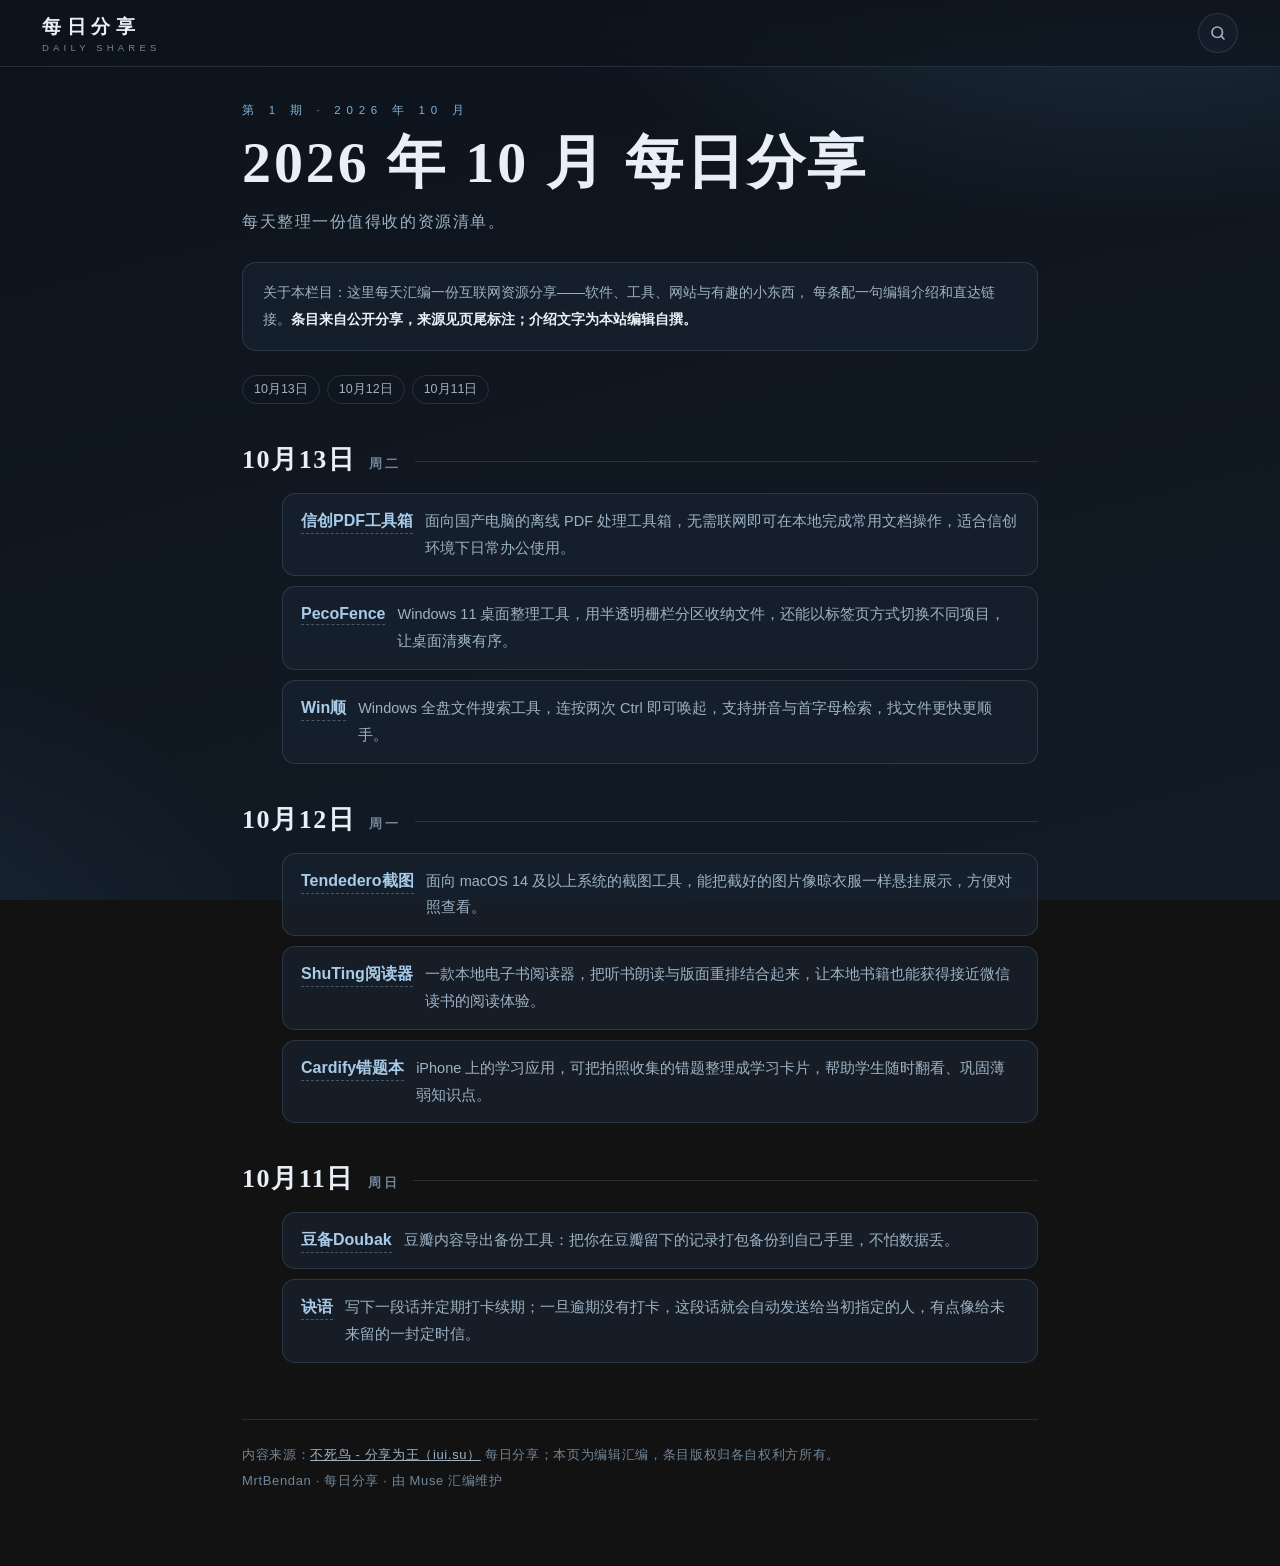
==== commit 71944d9f: "site: update 2026-10.html" ====
--- a/2026-10.html
+++ b/2026-10.html
@@ -31,8 +31,10 @@
   <p class="sub">每天整理一份值得收的资源清单。</p>
   <div class="about">关于本栏目：这里每天汇编一份互联网资源分享——软件、工具、网站与有趣的小东西，
   每条配一句编辑介绍和直达链接。<b>条目来自公开分享，来源见页尾标注；介绍文字为本站编辑自撰。</b></div>
-  <nav class="dayindex"><a href="#d20261012">10月12日</a><a href="#d20261011">10月11日</a></nav>
-  <section class="day" id="d20261012"><h2>10月12日<span class="dow">周一</span></h2><ul class="items"><li><a class="name" href="https://tendedero.app/" target="_blank" rel="noopener">Tendedero截图</a><span class="desc">面向 macOS 14 及以上系统的截图工具，能把截好的图片像晾衣服一样悬挂展示，方便对照查看。</span></li>
+  <nav class="dayindex"><a href="#d20261013">10月13日</a><a href="#d20261012">10月12日</a><a href="#d20261011">10月11日</a></nav>
+  <section class="day" id="d20261013"><h2>10月13日<span class="dow">周二</span></h2><ul class="items"><li><a class="name" href="https://www.xcpdf.com/" target="_blank" rel="noopener">信创PDF工具箱</a><span class="desc">面向国产电脑的离线 PDF 处理工具箱，无需联网即可在本地完成常用文档操作，适合信创环境下日常办公使用。</span></li>
+<li><a class="name" href="https://pecofence.jiang.jp/zh-CN/" target="_blank" rel="noopener">PecoFence</a><span class="desc">Windows 11 桌面整理工具，用半透明栅栏分区收纳文件，还能以标签页方式切换不同项目，让桌面清爽有序。</span></li>
+<li><a class="name" href="https://github.com/LingCore/WinShun" target="_blank" rel="noopener">Win顺</a><span class="desc">Windows 全盘文件搜索工具，连按两次 Ctrl 即可唤起，支持拼音与首字母检索，找文件更快更顺手。</span></li></ul></section><section class="day" id="d20261012"><h2>10月12日<span class="dow">周一</span></h2><ul class="items"><li><a class="name" href="https://tendedero.app/" target="_blank" rel="noopener">Tendedero截图</a><span class="desc">面向 macOS 14 及以上系统的截图工具，能把截好的图片像晾衣服一样悬挂展示，方便对照查看。</span></li>
 <li><a class="name" href="https://github.com/zanbinxu/shuting" target="_blank" rel="noopener">ShuTing阅读器</a><span class="desc">一款本地电子书阅读器，把听书朗读与版面重排结合起来，让本地书籍也能获得接近微信读书的阅读体验。</span></li>
 <li><a class="name" href="https://blynkai.app/cardify/" target="_blank" rel="noopener">Cardify错题本</a><span class="desc">iPhone 上的学习应用，可把拍照收集的错题整理成学习卡片，帮助学生随时翻看、巩固薄弱知识点。</span></li></ul></section><section class="day" id="d20261011"><h2>10月11日<span class="dow">周日</span></h2><ul class="items"><li><a class="name" href="https://doubak.com/" target="_blank" rel="noopener">豆备Doubak</a><span class="desc">豆瓣内容导出备份工具：把你在豆瓣留下的记录打包备份到自己手里，不怕数据丢。</span></li>
 <li><a class="name" href="https://www.jueyu.xyz/" target="_blank" rel="noopener">诀语</a><span class="desc">写下一段话并定期打卡续期；一旦逾期没有打卡，这段话就会自动发送给当初指定的人，有点像给未来留的一封定时信。</span></li></ul></section>
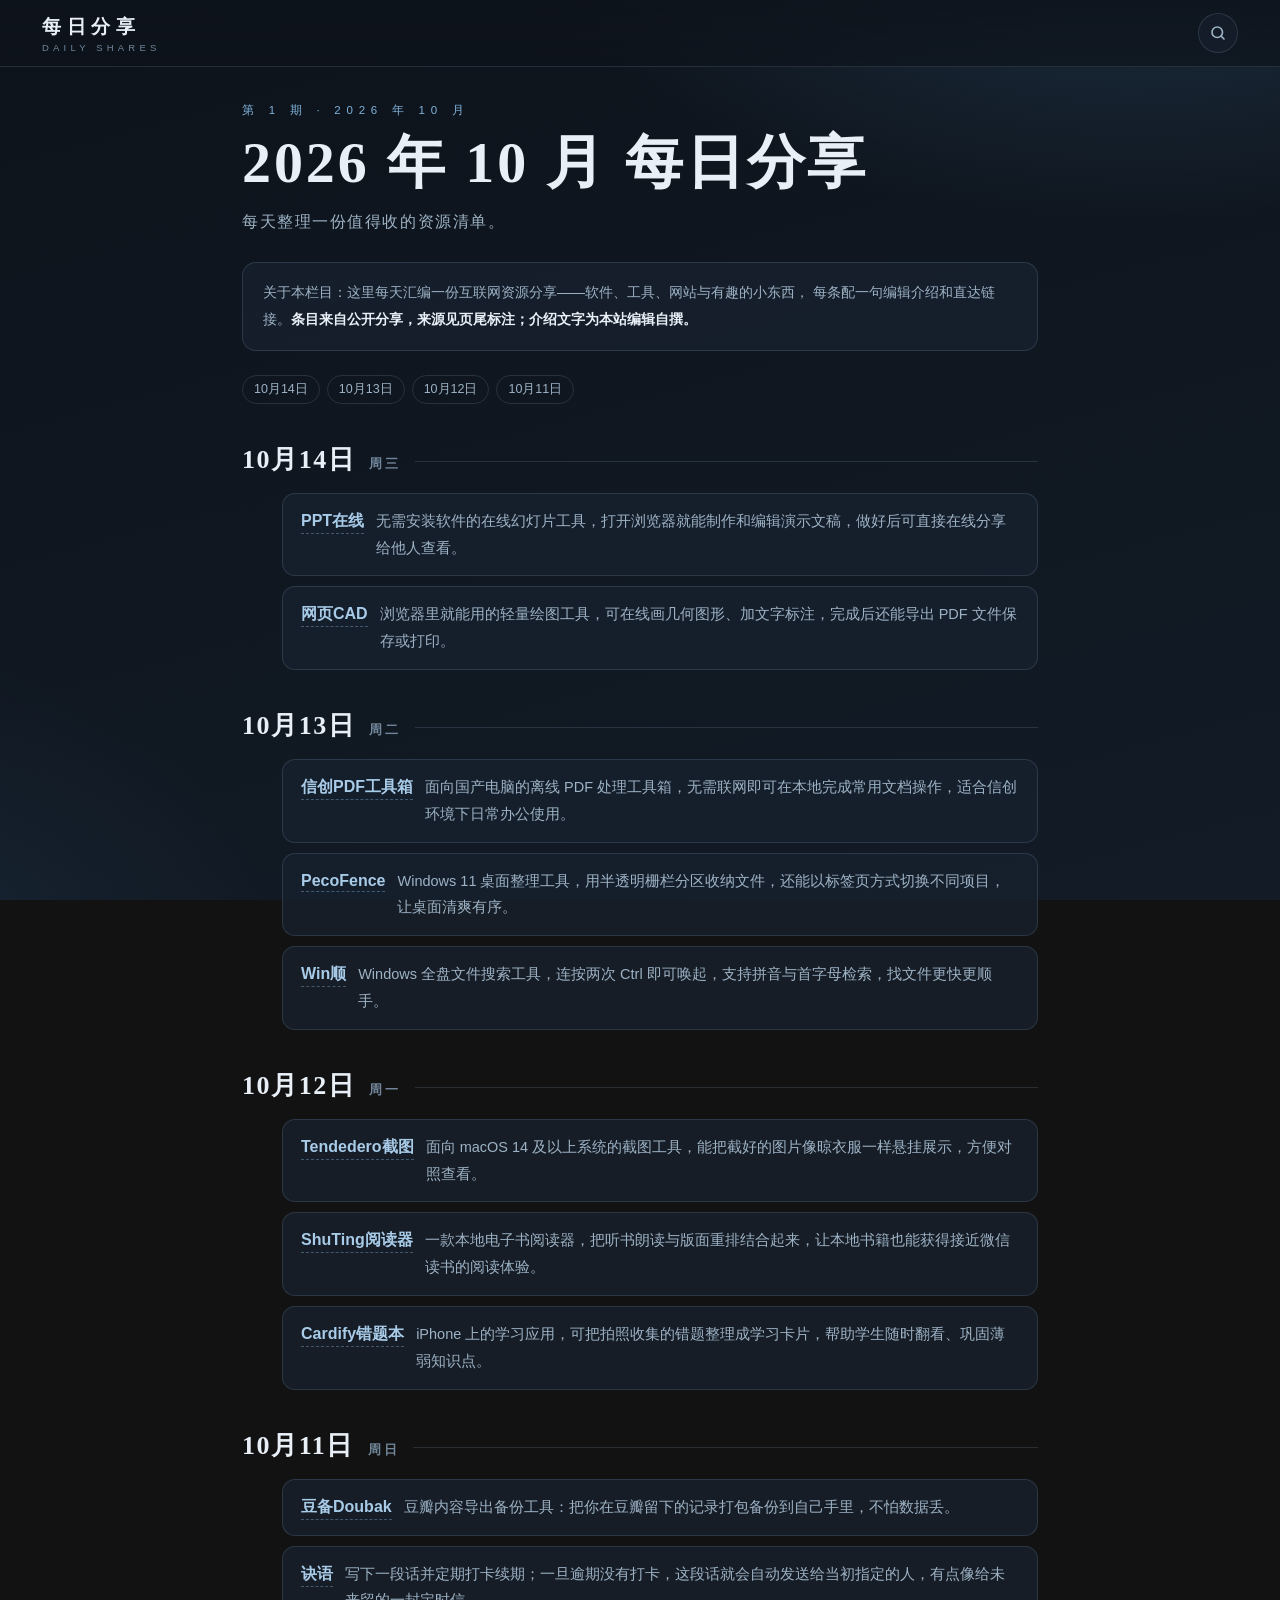
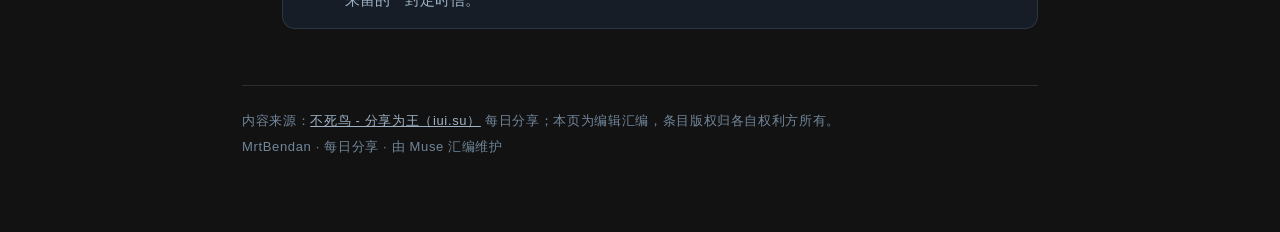
==== commit 8f848494: "site: update 2026-10.html" ====
--- a/2026-10.html
+++ b/2026-10.html
@@ -31,8 +31,9 @@
   <p class="sub">每天整理一份值得收的资源清单。</p>
   <div class="about">关于本栏目：这里每天汇编一份互联网资源分享——软件、工具、网站与有趣的小东西，
   每条配一句编辑介绍和直达链接。<b>条目来自公开分享，来源见页尾标注；介绍文字为本站编辑自撰。</b></div>
-  <nav class="dayindex"><a href="#d20261013">10月13日</a><a href="#d20261012">10月12日</a><a href="#d20261011">10月11日</a></nav>
-  <section class="day" id="d20261013"><h2>10月13日<span class="dow">周二</span></h2><ul class="items"><li><a class="name" href="https://www.xcpdf.com/" target="_blank" rel="noopener">信创PDF工具箱</a><span class="desc">面向国产电脑的离线 PDF 处理工具箱，无需联网即可在本地完成常用文档操作，适合信创环境下日常办公使用。</span></li>
+  <nav class="dayindex"><a href="#d20261014">10月14日</a><a href="#d20261013">10月13日</a><a href="#d20261012">10月12日</a><a href="#d20261011">10月11日</a></nav>
+  <section class="day" id="d20261014"><h2>10月14日<span class="dow">周三</span></h2><ul class="items"><li><a class="name" href="https://pptonline.co/" target="_blank" rel="noopener">PPT在线</a><span class="desc">无需安装软件的在线幻灯片工具，打开浏览器就能制作和编辑演示文稿，做好后可直接在线分享给他人查看。</span></li>
+<li><a class="name" href="https://kulmanlab.com/zh/" target="_blank" rel="noopener">网页CAD</a><span class="desc">浏览器里就能用的轻量绘图工具，可在线画几何图形、加文字标注，完成后还能导出 PDF 文件保存或打印。</span></li></ul></section><section class="day" id="d20261013"><h2>10月13日<span class="dow">周二</span></h2><ul class="items"><li><a class="name" href="https://www.xcpdf.com/" target="_blank" rel="noopener">信创PDF工具箱</a><span class="desc">面向国产电脑的离线 PDF 处理工具箱，无需联网即可在本地完成常用文档操作，适合信创环境下日常办公使用。</span></li>
 <li><a class="name" href="https://pecofence.jiang.jp/zh-CN/" target="_blank" rel="noopener">PecoFence</a><span class="desc">Windows 11 桌面整理工具，用半透明栅栏分区收纳文件，还能以标签页方式切换不同项目，让桌面清爽有序。</span></li>
 <li><a class="name" href="https://github.com/LingCore/WinShun" target="_blank" rel="noopener">Win顺</a><span class="desc">Windows 全盘文件搜索工具，连按两次 Ctrl 即可唤起，支持拼音与首字母检索，找文件更快更顺手。</span></li></ul></section><section class="day" id="d20261012"><h2>10月12日<span class="dow">周一</span></h2><ul class="items"><li><a class="name" href="https://tendedero.app/" target="_blank" rel="noopener">Tendedero截图</a><span class="desc">面向 macOS 14 及以上系统的截图工具，能把截好的图片像晾衣服一样悬挂展示，方便对照查看。</span></li>
 <li><a class="name" href="https://github.com/zanbinxu/shuting" target="_blank" rel="noopener">ShuTing阅读器</a><span class="desc">一款本地电子书阅读器，把听书朗读与版面重排结合起来，让本地书籍也能获得接近微信读书的阅读体验。</span></li>
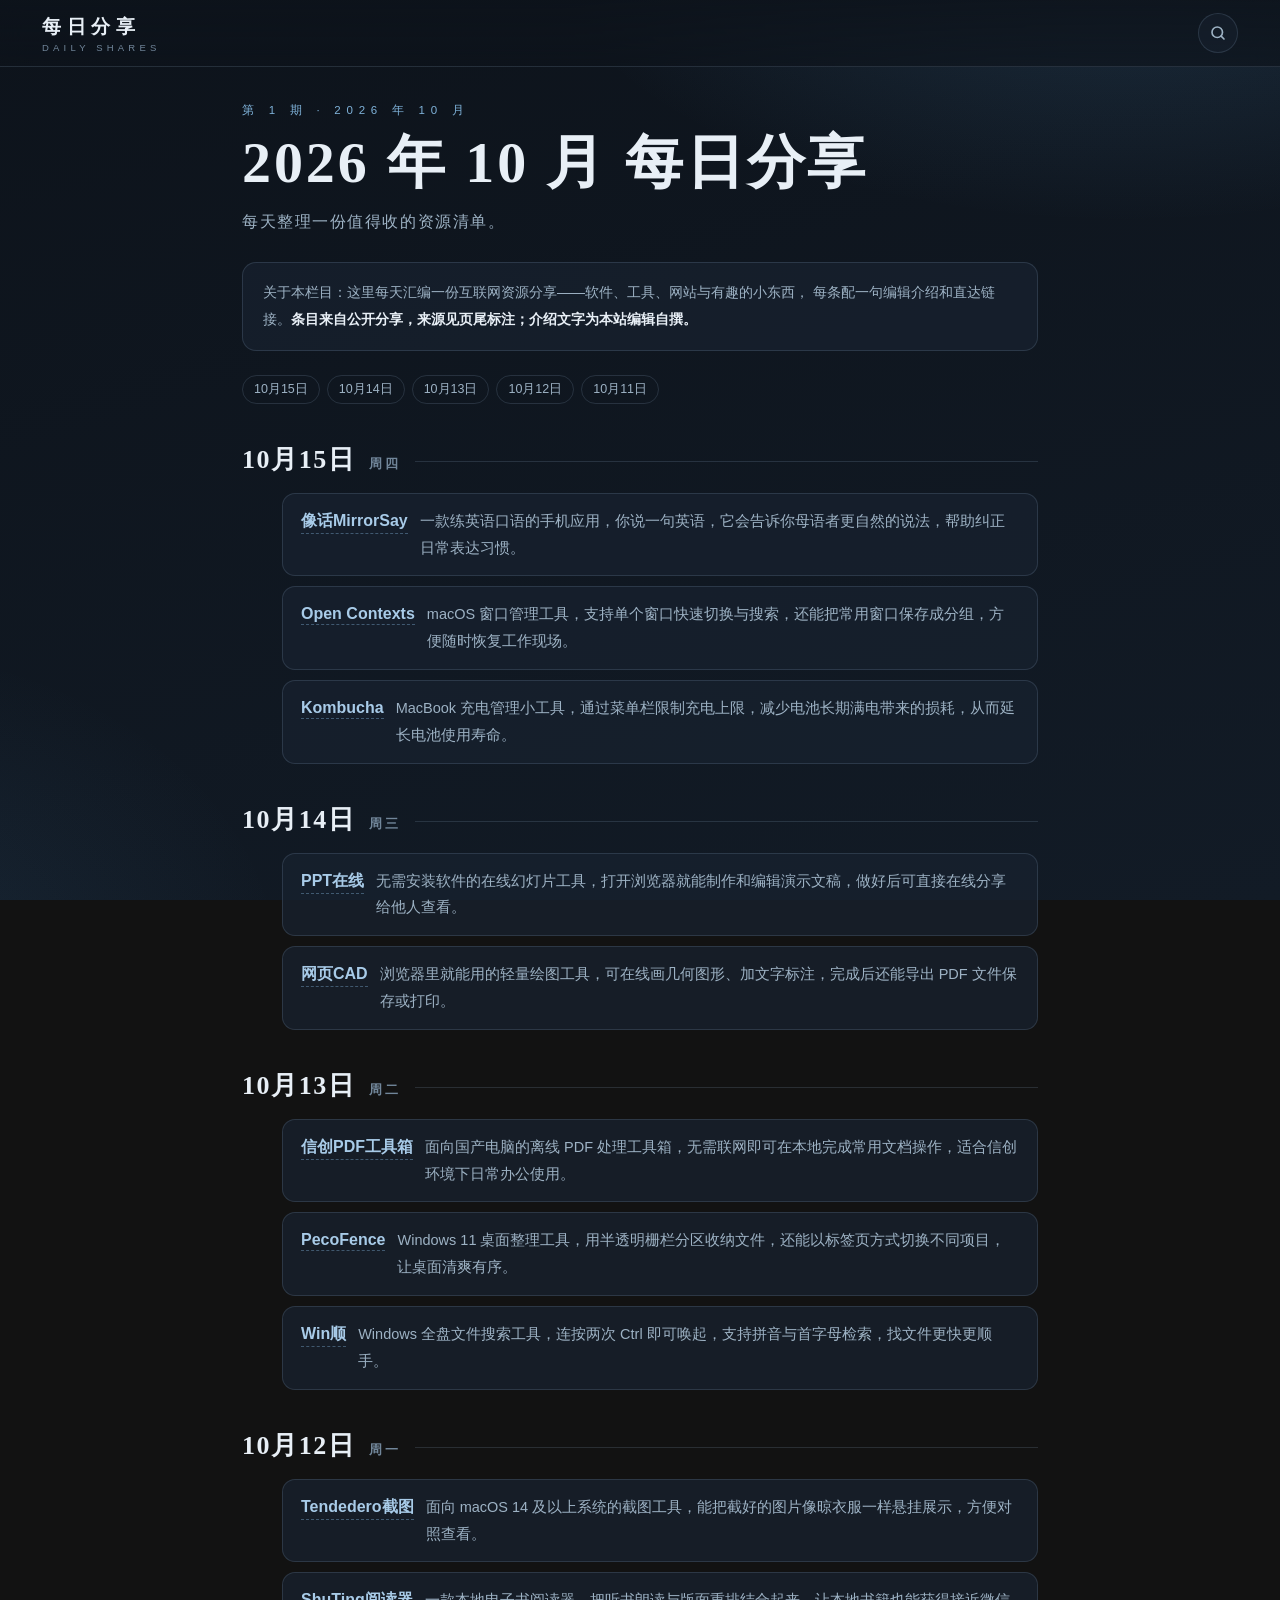
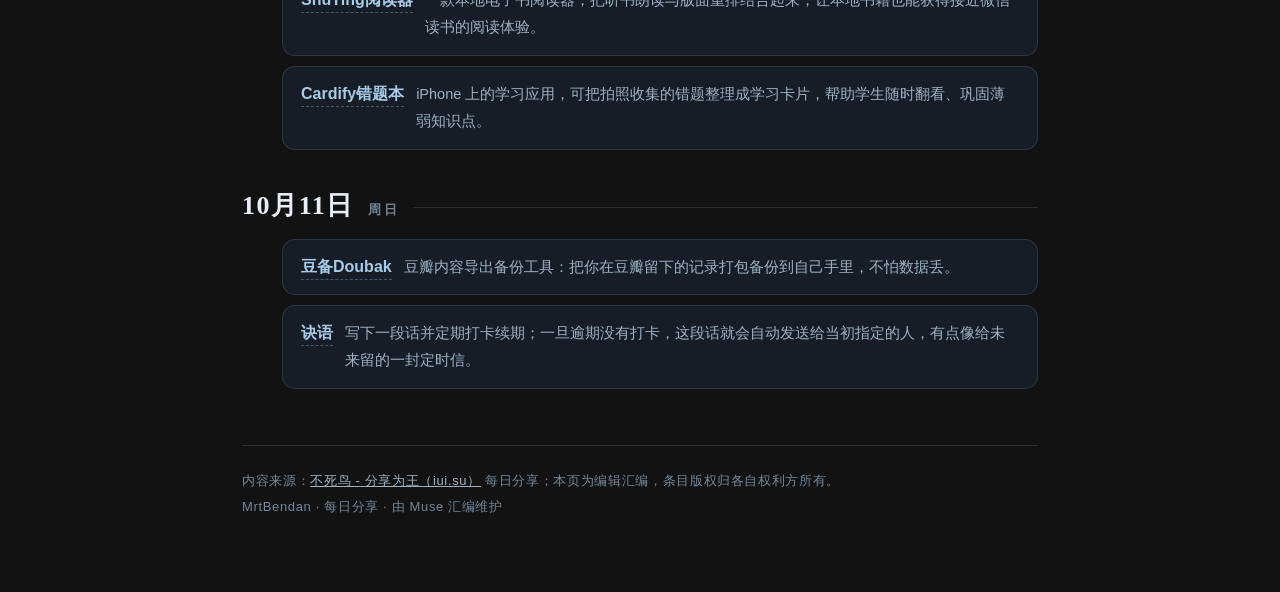
==== commit 32b97687: "site: update 2026-10.html" ====
--- a/2026-10.html
+++ b/2026-10.html
@@ -31,8 +31,10 @@
   <p class="sub">每天整理一份值得收的资源清单。</p>
   <div class="about">关于本栏目：这里每天汇编一份互联网资源分享——软件、工具、网站与有趣的小东西，
   每条配一句编辑介绍和直达链接。<b>条目来自公开分享，来源见页尾标注；介绍文字为本站编辑自撰。</b></div>
-  <nav class="dayindex"><a href="#d20261014">10月14日</a><a href="#d20261013">10月13日</a><a href="#d20261012">10月12日</a><a href="#d20261011">10月11日</a></nav>
-  <section class="day" id="d20261014"><h2>10月14日<span class="dow">周三</span></h2><ul class="items"><li><a class="name" href="https://pptonline.co/" target="_blank" rel="noopener">PPT在线</a><span class="desc">无需安装软件的在线幻灯片工具，打开浏览器就能制作和编辑演示文稿，做好后可直接在线分享给他人查看。</span></li>
+  <nav class="dayindex"><a href="#d20261015">10月15日</a><a href="#d20261014">10月14日</a><a href="#d20261013">10月13日</a><a href="#d20261012">10月12日</a><a href="#d20261011">10月11日</a></nav>
+  <section class="day" id="d20261015"><h2>10月15日<span class="dow">周四</span></h2><ul class="items"><li><a class="name" href="https://mirrorsay.com" target="_blank" rel="noopener">像话MirrorSay</a><span class="desc">一款练英语口语的手机应用，你说一句英语，它会告诉你母语者更自然的说法，帮助纠正日常表达习惯。</span></li>
+<li><a class="name" href="https://opencontexts.zshnb.com/zh/" target="_blank" rel="noopener">Open Contexts</a><span class="desc">macOS 窗口管理工具，支持单个窗口快速切换与搜索，还能把常用窗口保存成分组，方便随时恢复工作现场。</span></li>
+<li><a class="name" href="https://github.com/askuksov/kombucha" target="_blank" rel="noopener">Kombucha</a><span class="desc">MacBook 充电管理小工具，通过菜单栏限制充电上限，减少电池长期满电带来的损耗，从而延长电池使用寿命。</span></li></ul></section><section class="day" id="d20261014"><h2>10月14日<span class="dow">周三</span></h2><ul class="items"><li><a class="name" href="https://pptonline.co/" target="_blank" rel="noopener">PPT在线</a><span class="desc">无需安装软件的在线幻灯片工具，打开浏览器就能制作和编辑演示文稿，做好后可直接在线分享给他人查看。</span></li>
 <li><a class="name" href="https://kulmanlab.com/zh/" target="_blank" rel="noopener">网页CAD</a><span class="desc">浏览器里就能用的轻量绘图工具，可在线画几何图形、加文字标注，完成后还能导出 PDF 文件保存或打印。</span></li></ul></section><section class="day" id="d20261013"><h2>10月13日<span class="dow">周二</span></h2><ul class="items"><li><a class="name" href="https://www.xcpdf.com/" target="_blank" rel="noopener">信创PDF工具箱</a><span class="desc">面向国产电脑的离线 PDF 处理工具箱，无需联网即可在本地完成常用文档操作，适合信创环境下日常办公使用。</span></li>
 <li><a class="name" href="https://pecofence.jiang.jp/zh-CN/" target="_blank" rel="noopener">PecoFence</a><span class="desc">Windows 11 桌面整理工具，用半透明栅栏分区收纳文件，还能以标签页方式切换不同项目，让桌面清爽有序。</span></li>
 <li><a class="name" href="https://github.com/LingCore/WinShun" target="_blank" rel="noopener">Win顺</a><span class="desc">Windows 全盘文件搜索工具，连按两次 Ctrl 即可唤起，支持拼音与首字母检索，找文件更快更顺手。</span></li></ul></section><section class="day" id="d20261012"><h2>10月12日<span class="dow">周一</span></h2><ul class="items"><li><a class="name" href="https://tendedero.app/" target="_blank" rel="noopener">Tendedero截图</a><span class="desc">面向 macOS 14 及以上系统的截图工具，能把截好的图片像晾衣服一样悬挂展示，方便对照查看。</span></li>
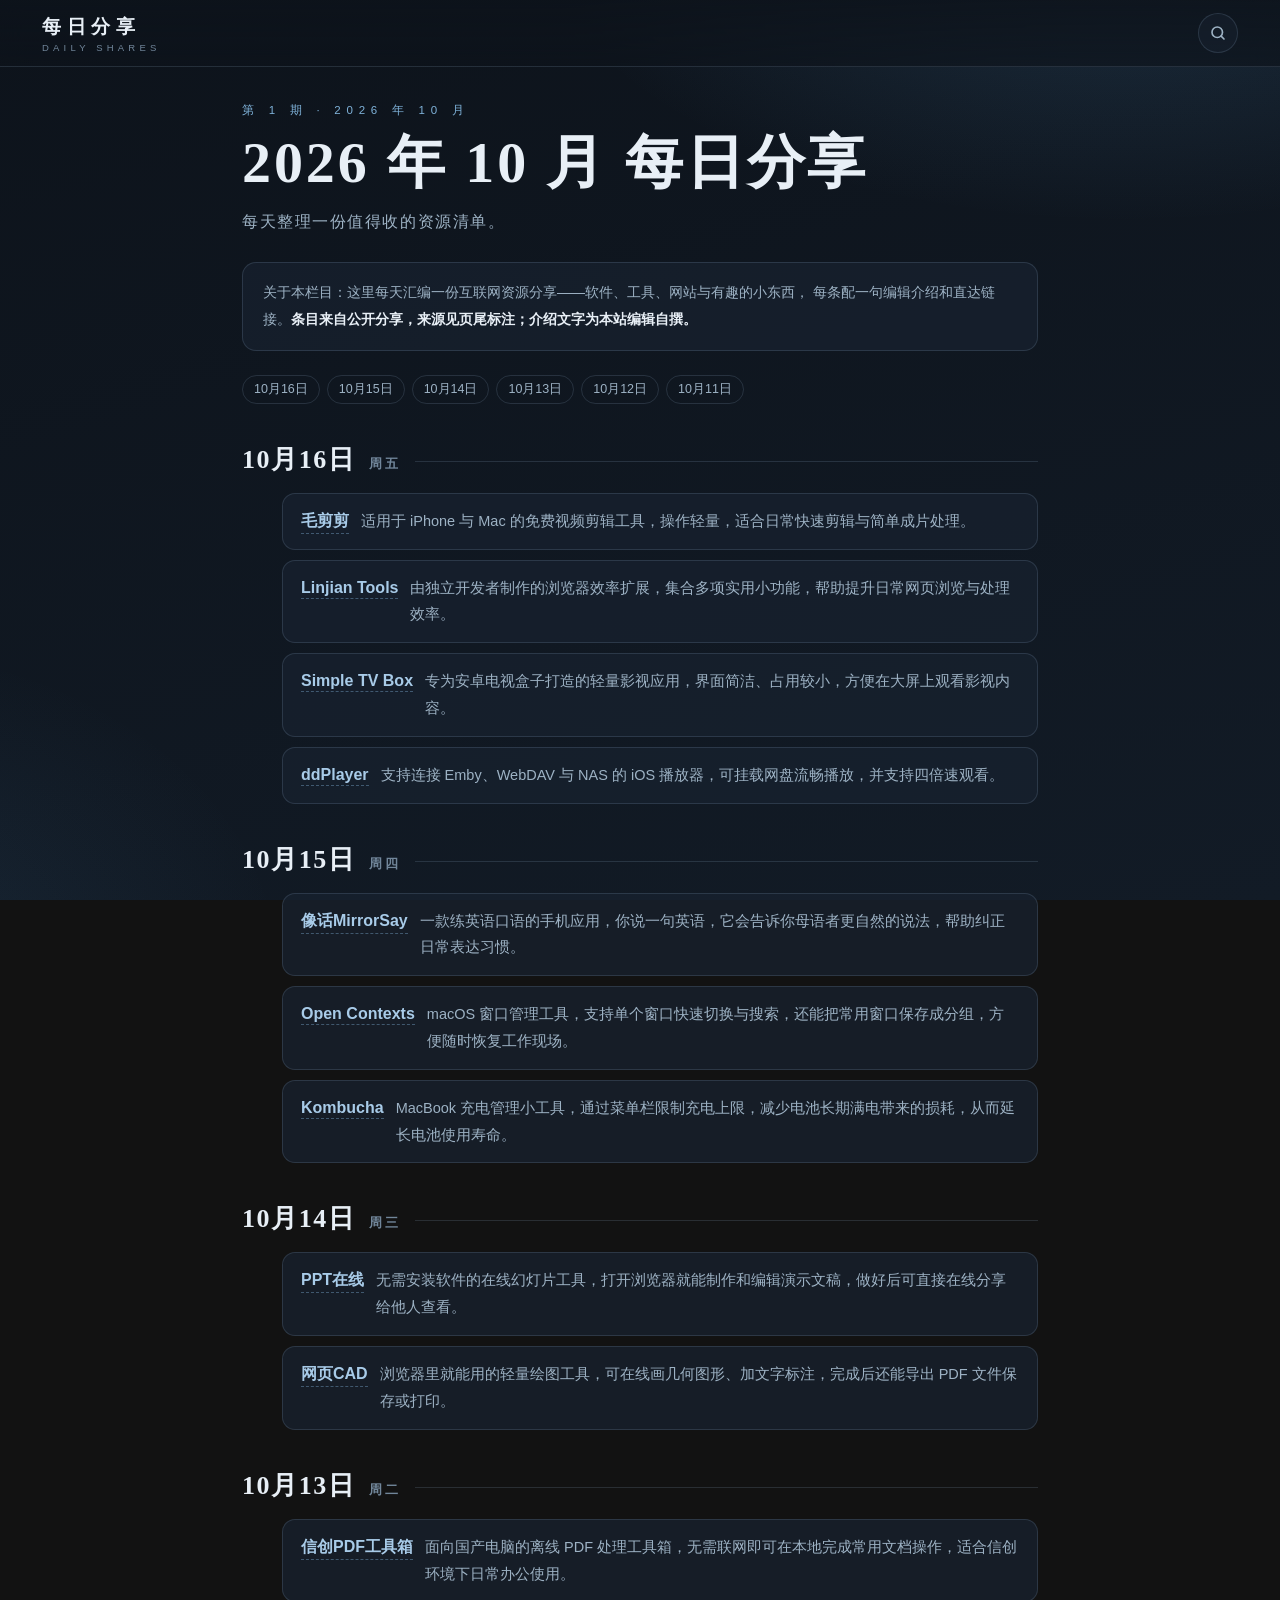
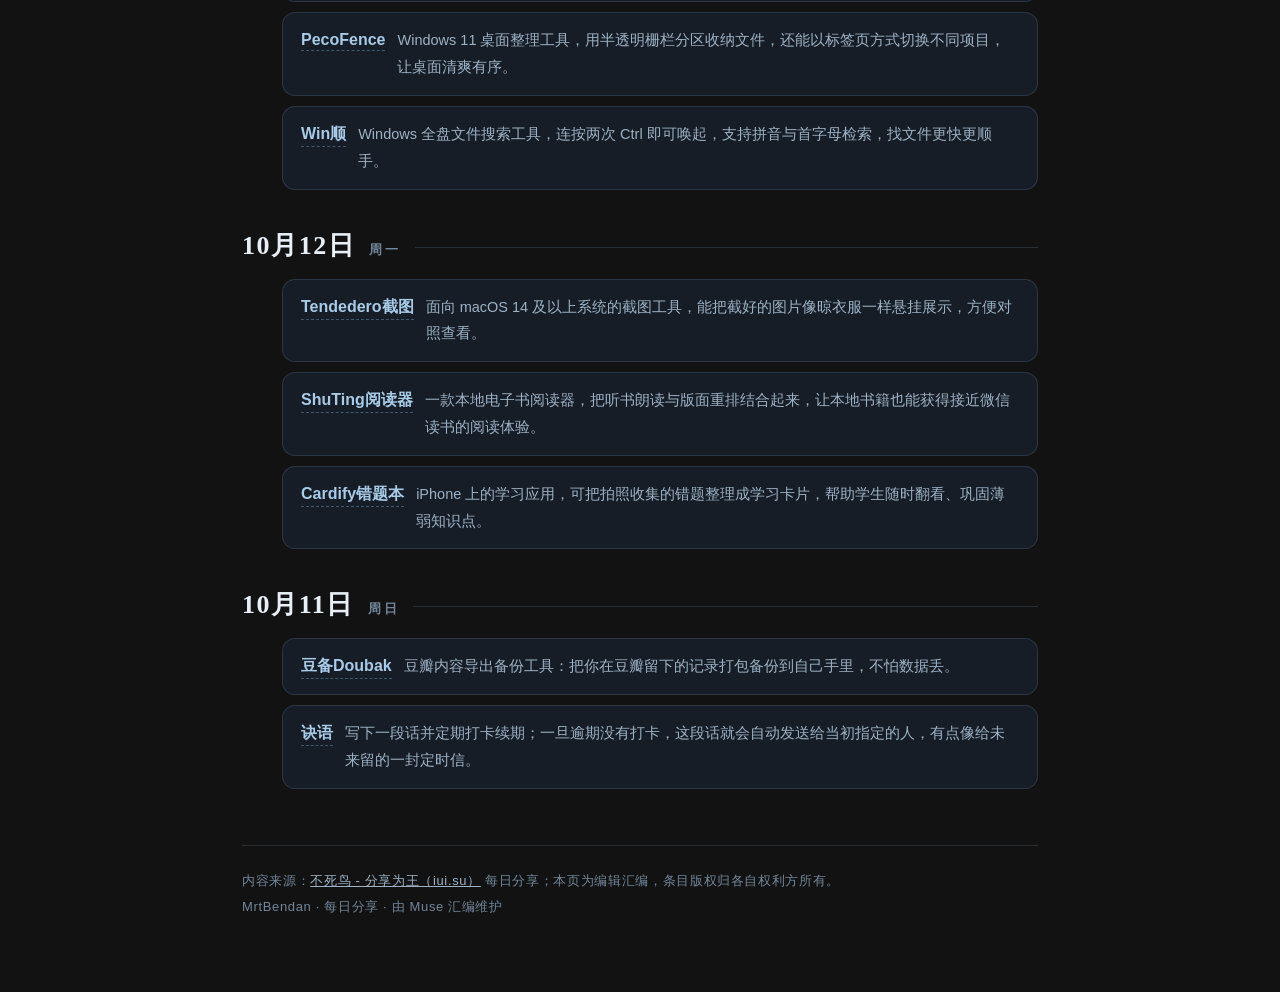
==== commit 386fc268: "site: update 2026-10.html" ====
--- a/2026-10.html
+++ b/2026-10.html
@@ -31,8 +31,11 @@
   <p class="sub">每天整理一份值得收的资源清单。</p>
   <div class="about">关于本栏目：这里每天汇编一份互联网资源分享——软件、工具、网站与有趣的小东西，
   每条配一句编辑介绍和直达链接。<b>条目来自公开分享，来源见页尾标注；介绍文字为本站编辑自撰。</b></div>
-  <nav class="dayindex"><a href="#d20261015">10月15日</a><a href="#d20261014">10月14日</a><a href="#d20261013">10月13日</a><a href="#d20261012">10月12日</a><a href="#d20261011">10月11日</a></nav>
-  <section class="day" id="d20261015"><h2>10月15日<span class="dow">周四</span></h2><ul class="items"><li><a class="name" href="https://mirrorsay.com" target="_blank" rel="noopener">像话MirrorSay</a><span class="desc">一款练英语口语的手机应用，你说一句英语，它会告诉你母语者更自然的说法，帮助纠正日常表达习惯。</span></li>
+  <nav class="dayindex"><a href="#d20261016">10月16日</a><a href="#d20261015">10月15日</a><a href="#d20261014">10月14日</a><a href="#d20261013">10月13日</a><a href="#d20261012">10月12日</a><a href="#d20261011">10月11日</a></nav>
+  <section class="day" id="d20261016"><h2>10月16日<span class="dow">周五</span></h2><ul class="items"><li><a class="name" href="https://weili.app/apps/maocut/" target="_blank" rel="noopener">毛剪剪</a><span class="desc">适用于 iPhone 与 Mac 的免费视频剪辑工具，操作轻量，适合日常快速剪辑与简单成片处理。</span></li>
+<li><a class="name" href="https://linjianxiaoyutools.com/" target="_blank" rel="noopener">Linjian Tools</a><span class="desc">由独立开发者制作的浏览器效率扩展，集合多项实用小功能，帮助提升日常网页浏览与处理效率。</span></li>
+<li><a class="name" href="https://github.com/w1lli4m666-droid/Simple-TV-Box/releases" target="_blank" rel="noopener">Simple TV Box</a><span class="desc">专为安卓电视盒子打造的轻量影视应用，界面简洁、占用较小，方便在大屏上观看影视内容。</span></li>
+<li><a class="name" href="https://apps.apple.com/cn/app/ddplayer/id6810930763" target="_blank" rel="noopener">ddPlayer</a><span class="desc">支持连接 Emby、WebDAV 与 NAS 的 iOS 播放器，可挂载网盘流畅播放，并支持四倍速观看。</span></li></ul></section><section class="day" id="d20261015"><h2>10月15日<span class="dow">周四</span></h2><ul class="items"><li><a class="name" href="https://mirrorsay.com" target="_blank" rel="noopener">像话MirrorSay</a><span class="desc">一款练英语口语的手机应用，你说一句英语，它会告诉你母语者更自然的说法，帮助纠正日常表达习惯。</span></li>
 <li><a class="name" href="https://opencontexts.zshnb.com/zh/" target="_blank" rel="noopener">Open Contexts</a><span class="desc">macOS 窗口管理工具，支持单个窗口快速切换与搜索，还能把常用窗口保存成分组，方便随时恢复工作现场。</span></li>
 <li><a class="name" href="https://github.com/askuksov/kombucha" target="_blank" rel="noopener">Kombucha</a><span class="desc">MacBook 充电管理小工具，通过菜单栏限制充电上限，减少电池长期满电带来的损耗，从而延长电池使用寿命。</span></li></ul></section><section class="day" id="d20261014"><h2>10月14日<span class="dow">周三</span></h2><ul class="items"><li><a class="name" href="https://pptonline.co/" target="_blank" rel="noopener">PPT在线</a><span class="desc">无需安装软件的在线幻灯片工具，打开浏览器就能制作和编辑演示文稿，做好后可直接在线分享给他人查看。</span></li>
 <li><a class="name" href="https://kulmanlab.com/zh/" target="_blank" rel="noopener">网页CAD</a><span class="desc">浏览器里就能用的轻量绘图工具，可在线画几何图形、加文字标注，完成后还能导出 PDF 文件保存或打印。</span></li></ul></section><section class="day" id="d20261013"><h2>10月13日<span class="dow">周二</span></h2><ul class="items"><li><a class="name" href="https://www.xcpdf.com/" target="_blank" rel="noopener">信创PDF工具箱</a><span class="desc">面向国产电脑的离线 PDF 处理工具箱，无需联网即可在本地完成常用文档操作，适合信创环境下日常办公使用。</span></li>
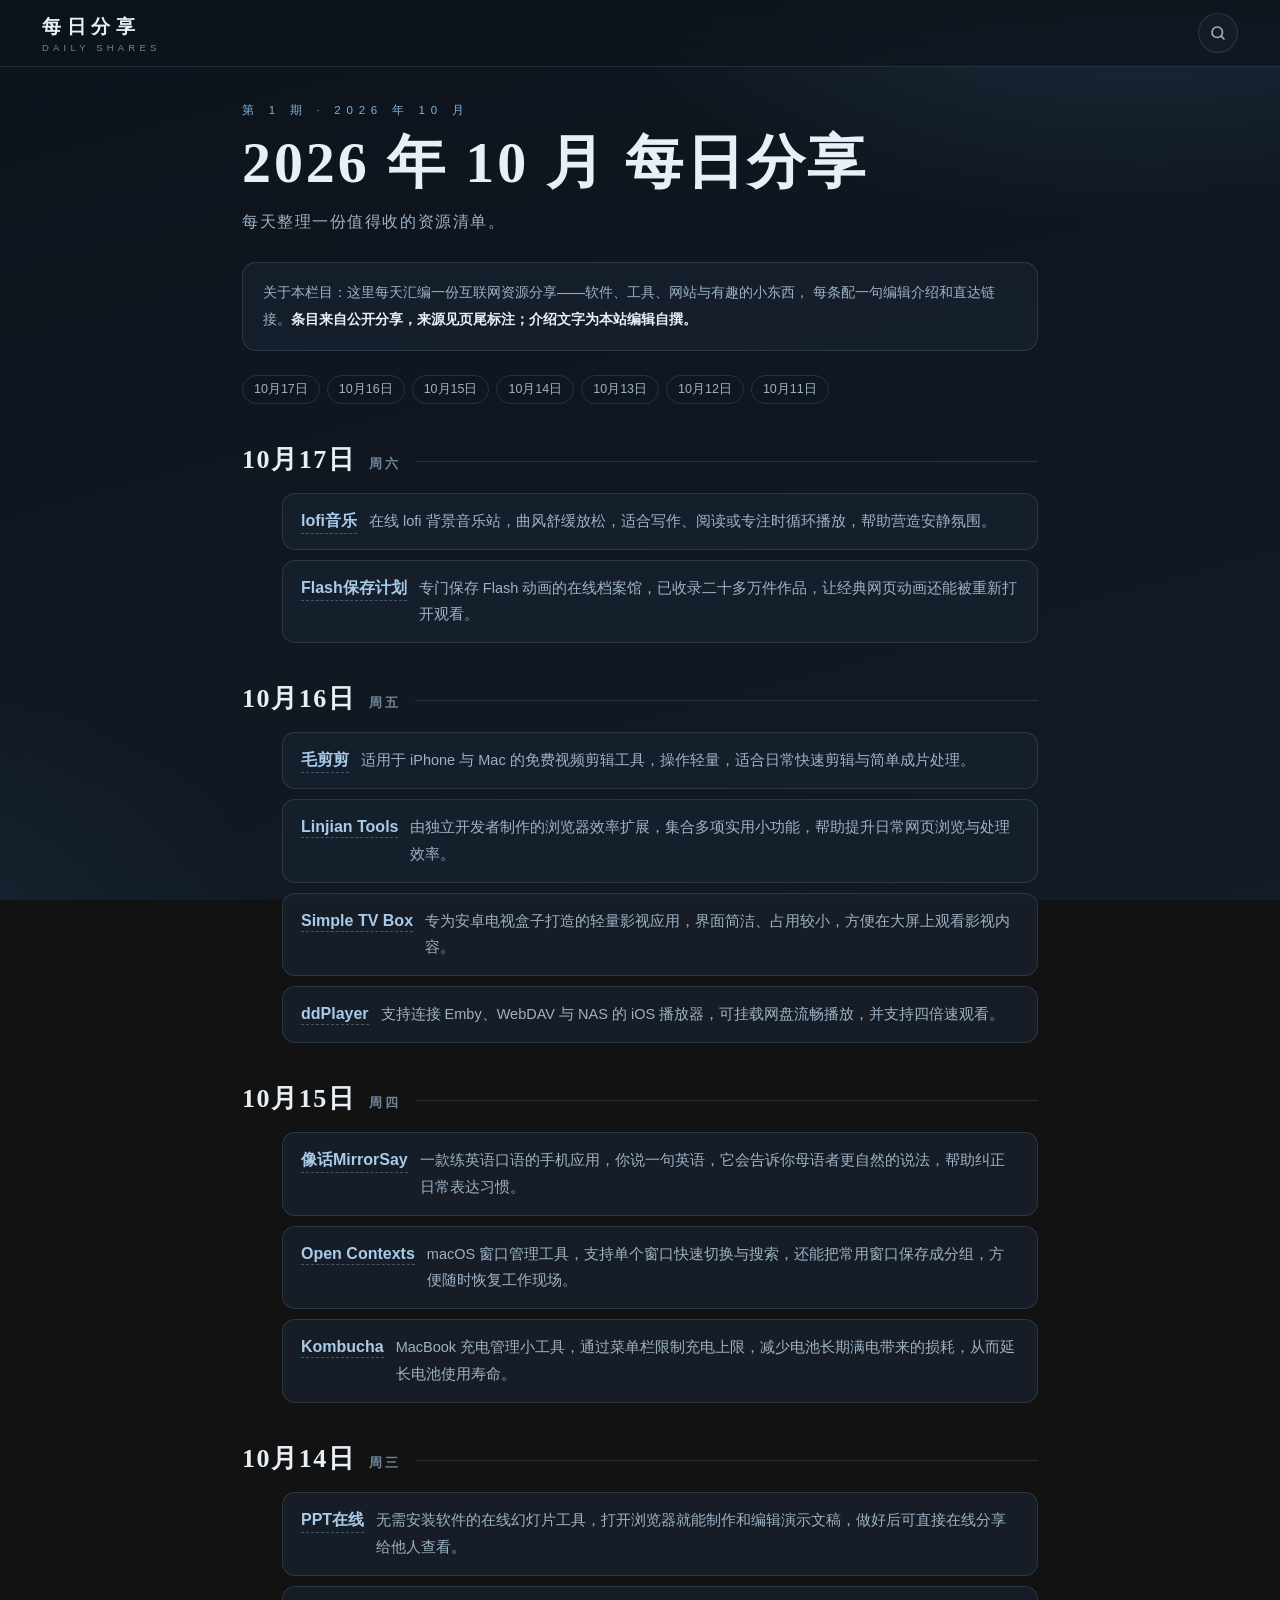
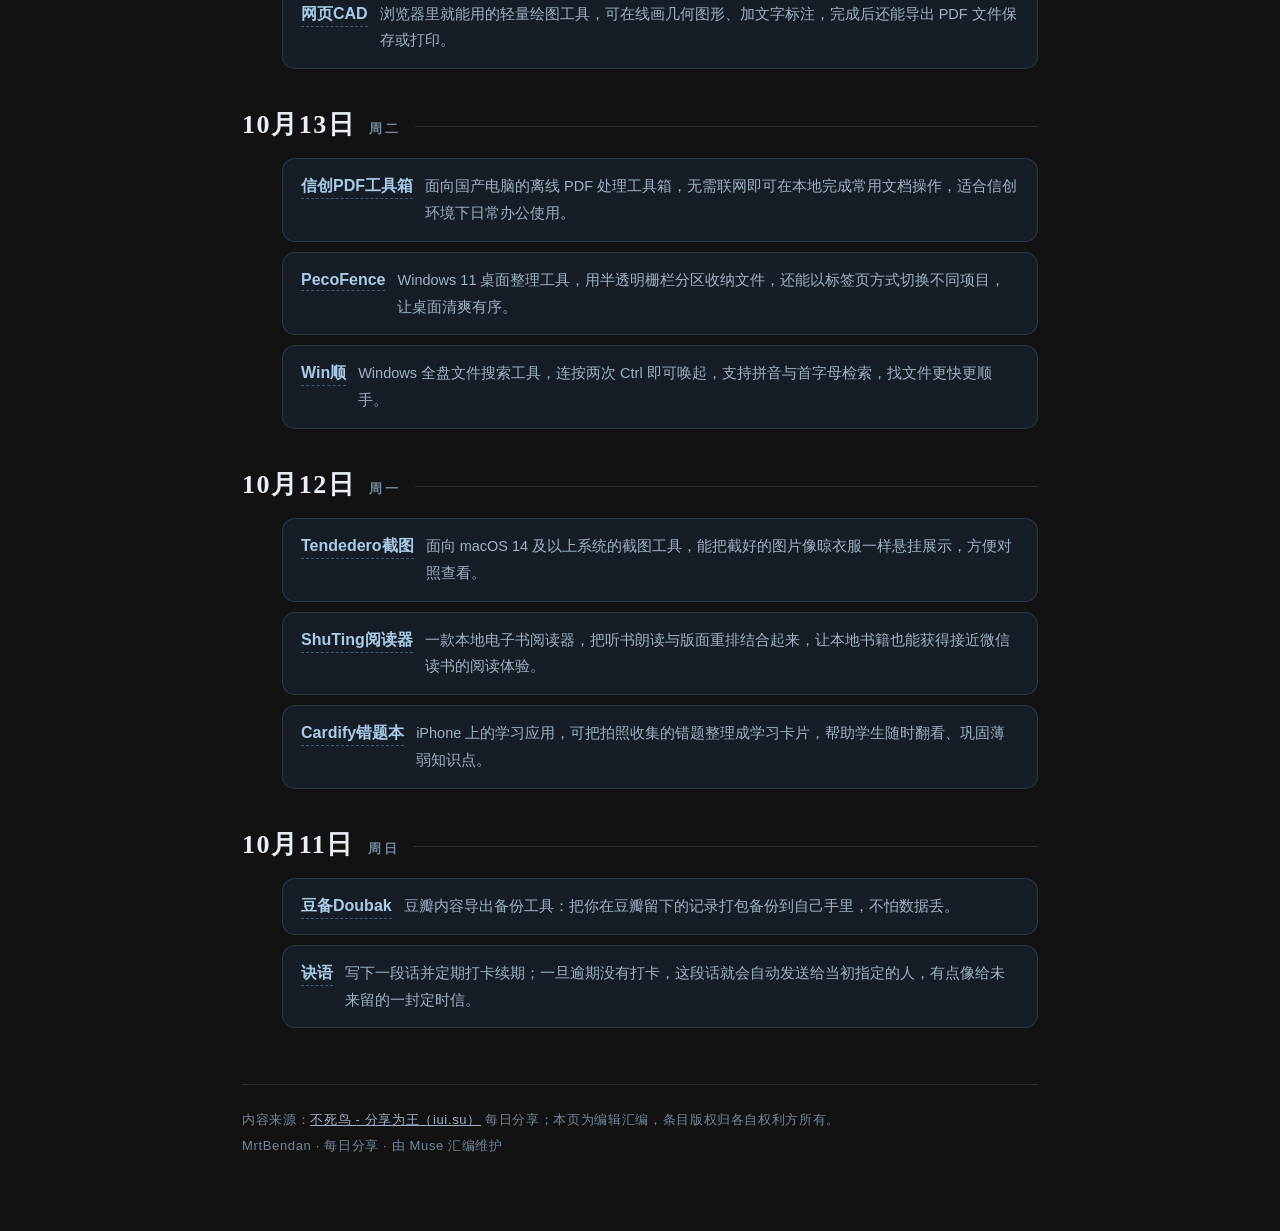
==== commit aa02b6c0: "site: update 2026-10.html" ====
--- a/2026-10.html
+++ b/2026-10.html
@@ -31,8 +31,9 @@
   <p class="sub">每天整理一份值得收的资源清单。</p>
   <div class="about">关于本栏目：这里每天汇编一份互联网资源分享——软件、工具、网站与有趣的小东西，
   每条配一句编辑介绍和直达链接。<b>条目来自公开分享，来源见页尾标注；介绍文字为本站编辑自撰。</b></div>
-  <nav class="dayindex"><a href="#d20261016">10月16日</a><a href="#d20261015">10月15日</a><a href="#d20261014">10月14日</a><a href="#d20261013">10月13日</a><a href="#d20261012">10月12日</a><a href="#d20261011">10月11日</a></nav>
-  <section class="day" id="d20261016"><h2>10月16日<span class="dow">周五</span></h2><ul class="items"><li><a class="name" href="https://weili.app/apps/maocut/" target="_blank" rel="noopener">毛剪剪</a><span class="desc">适用于 iPhone 与 Mac 的免费视频剪辑工具，操作轻量，适合日常快速剪辑与简单成片处理。</span></li>
+  <nav class="dayindex"><a href="#d20261017">10月17日</a><a href="#d20261016">10月16日</a><a href="#d20261015">10月15日</a><a href="#d20261014">10月14日</a><a href="#d20261013">10月13日</a><a href="#d20261012">10月12日</a><a href="#d20261011">10月11日</a></nav>
+  <section class="day" id="d20261017"><h2>10月17日<span class="dow">周六</span></h2><ul class="items"><li><a class="name" href="https://lofi.icu/#30" target="_blank" rel="noopener">lofi音乐</a><span class="desc">在线 lofi 背景音乐站，曲风舒缓放松，适合写作、阅读或专注时循环播放，帮助营造安静氛围。</span></li>
+<li><a class="name" href="https://flash.homes/" target="_blank" rel="noopener">Flash保存计划</a><span class="desc">专门保存 Flash 动画的在线档案馆，已收录二十多万件作品，让经典网页动画还能被重新打开观看。</span></li></ul></section><section class="day" id="d20261016"><h2>10月16日<span class="dow">周五</span></h2><ul class="items"><li><a class="name" href="https://weili.app/apps/maocut/" target="_blank" rel="noopener">毛剪剪</a><span class="desc">适用于 iPhone 与 Mac 的免费视频剪辑工具，操作轻量，适合日常快速剪辑与简单成片处理。</span></li>
 <li><a class="name" href="https://linjianxiaoyutools.com/" target="_blank" rel="noopener">Linjian Tools</a><span class="desc">由独立开发者制作的浏览器效率扩展，集合多项实用小功能，帮助提升日常网页浏览与处理效率。</span></li>
 <li><a class="name" href="https://github.com/w1lli4m666-droid/Simple-TV-Box/releases" target="_blank" rel="noopener">Simple TV Box</a><span class="desc">专为安卓电视盒子打造的轻量影视应用，界面简洁、占用较小，方便在大屏上观看影视内容。</span></li>
 <li><a class="name" href="https://apps.apple.com/cn/app/ddplayer/id6810930763" target="_blank" rel="noopener">ddPlayer</a><span class="desc">支持连接 Emby、WebDAV 与 NAS 的 iOS 播放器，可挂载网盘流畅播放，并支持四倍速观看。</span></li></ul></section><section class="day" id="d20261015"><h2>10月15日<span class="dow">周四</span></h2><ul class="items"><li><a class="name" href="https://mirrorsay.com" target="_blank" rel="noopener">像话MirrorSay</a><span class="desc">一款练英语口语的手机应用，你说一句英语，它会告诉你母语者更自然的说法，帮助纠正日常表达习惯。</span></li>
